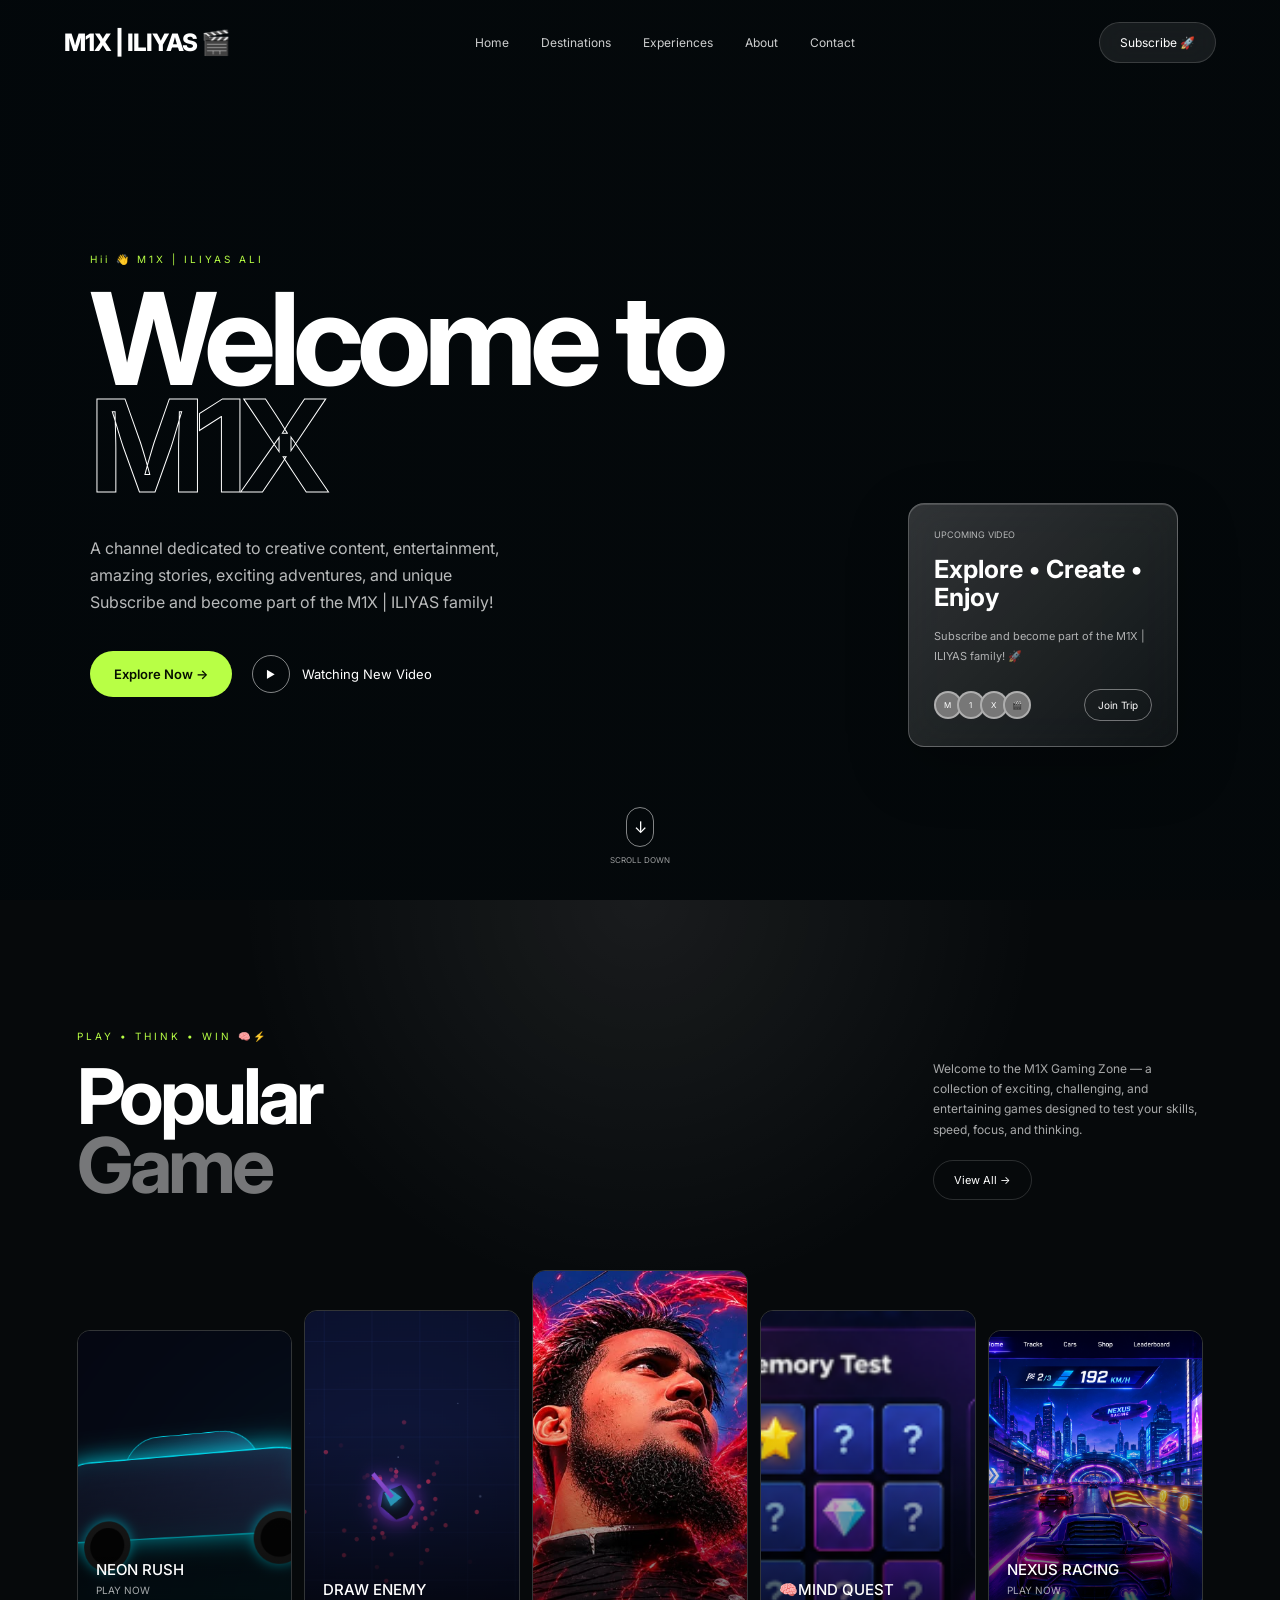
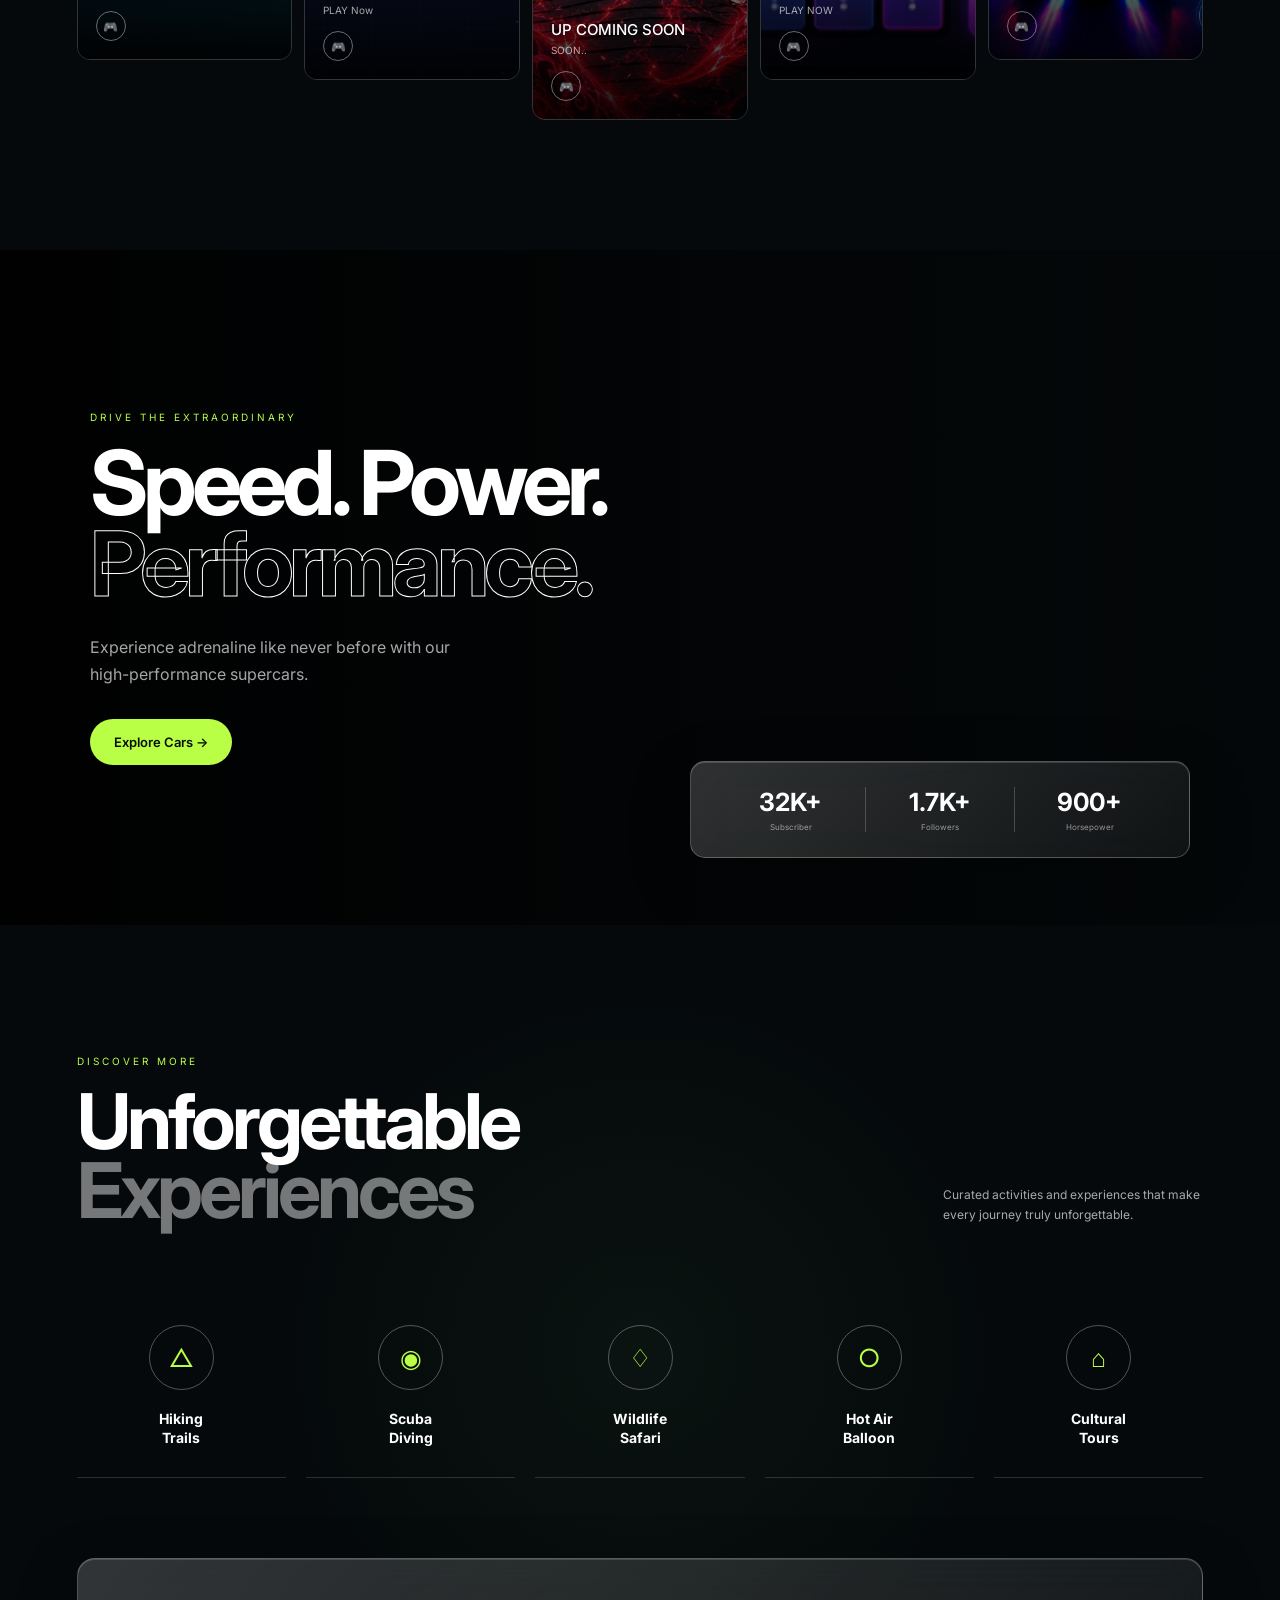
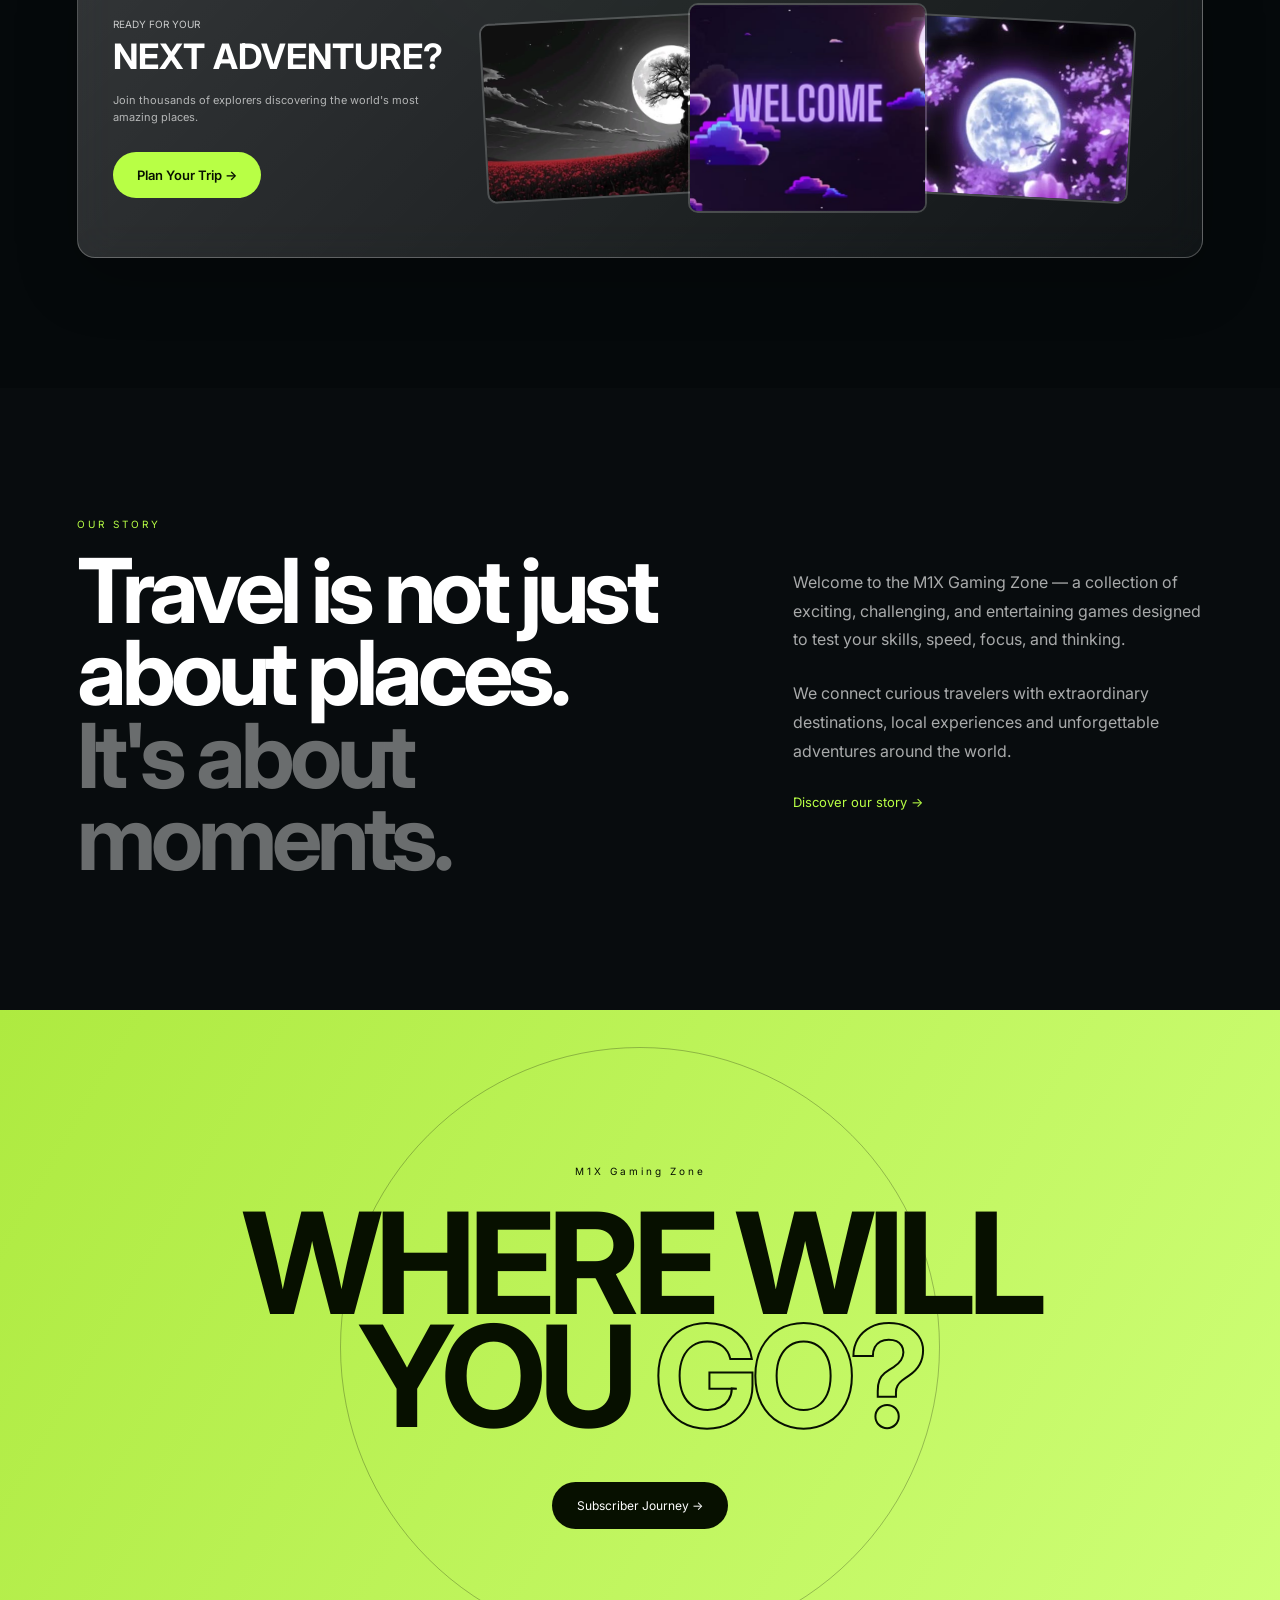
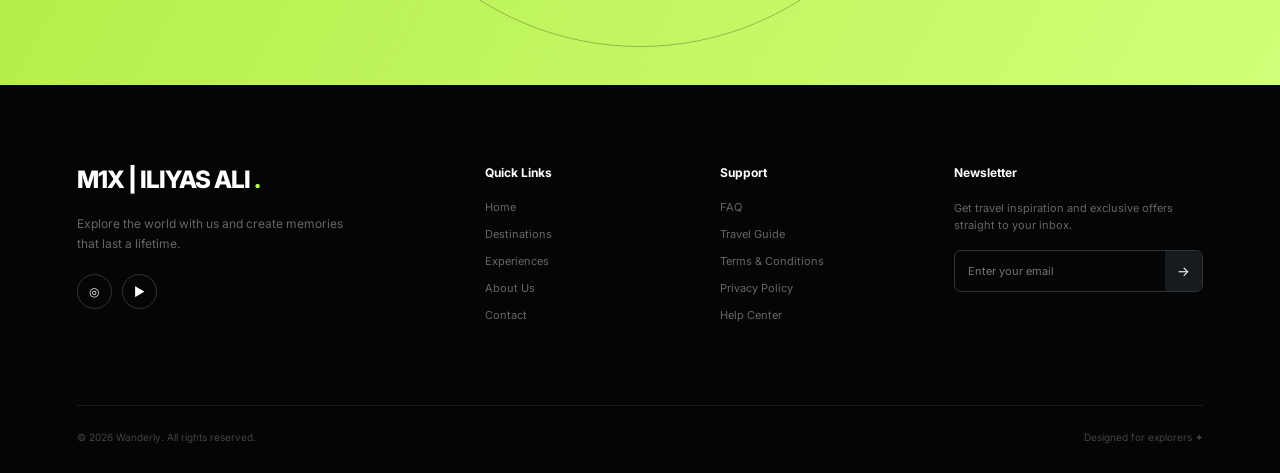
==== index.html @ 545d778f "m1xiliyasgame" ====
<!DOCTYPE html>
<html lang="en">
<head>
    <meta charset="UTF-8">
    <meta name="viewport" content="width=device-width, initial-scale=1.0">

    <title>M1X | ILIYAS ALI </title>
    <link rel="icon" type="image/jpeg" href="logo.webp">

    <link rel="stylesheet" href="style.css">

    <link rel="preconnect" href="https://fonts.googleapis.com">
    <link rel="preconnect" href="https://fonts.gstatic.com" crossorigin>

    <link href="https://fonts.googleapis.com/css2?family=Inter:wght@300;400;500;600;700;800&display=swap" rel="stylesheet">
</head>

<body>

<!-- ================= NAVBAR ================= -->

<header class="navbar">

    <a href="#" class="logo">
        M1X | ILIYAS <span>🎬</span>
    </a>

    <nav class="nav-links">
        <a href="#home">Home</a>
        <a href="#destinations">Destinations</a>
        <a href="#experiences">Experiences</a>
        <a href="#about">About</a>
        <a href="#contact">Contact</a>
    </nav>

    <div class="nav-actions">
        <a href="#contact" class="glass-btn">
            Subscribe 🚀
        </a>

        
    </div>

</header>


<!-- ================= HERO ================= -->

<section id="home" class="hero">

    <div class="hero-overlay"></div>

    <div class="hero-content reveal">

        <p class="small-title">
            Hii 👋 M1X | ILIYAS ALI 
        </p>

        <h1>
            Welcome to<br>
            <span>M1X </span>
        </h1>

        <p class="hero-description">
            A channel dedicated to creative content, entertainment, 
            amazing stories, exciting adventures, and unique <experiences class="br">
            Subscribe and become part of the M1X | ILIYAS family!
            </experiences>
        </p>

        <div class="hero-buttons">

            <a href="#" class="primary-btn">
                Explore Now →
            </a>

            <a href="https://youtu.be/F3rPgIvXTUc?si=--Q1Td7XWPuEiBmQ" target="_blank" class="video-btn">
                <span class="play">▶</span>
               Watching New Video
            </a>

        </div>

    </div>


    <!-- Floating glass card -->

    <div class="trip-card glass reveal">

        <p>UPCOMING VIDEO</p>

        <h3>Explore • Create • Enjoy</h3>

        <span class="date">Subscribe and become part of the M1X | ILIYAS family! 🚀</span>

        <div class="trip-bottom">

            <div class="avatars">
                <span>M</span>
                <span>1</span>
                <span>X</span>
                <span>🎬</span>
            </div>

            <a href="#" class="mini-btn">
                Join Trip
            </a>

        </div>

    </div>


    <div class="scroll-down">
        <span>↓</span>
        <small>SCROLL DOWN</small>
    </div>

</section>


<!-- ================= DESTINATIONS ================= -->

<section id="destinations" class="destinations section">

    <div class="section-top reveal">

        <div>
            <p class="small-title"> PLAY • THINK • WIN 🧠⚡</p>

            <h2>
                Popular<br>
                <span>Game </span>
            </h2>
        </div>

        <div class="section-description">

            <p>
                Welcome to the M1X Gaming Zone — a collection of exciting, challenging, 
                and entertaining games designed to test your skills, speed, focus, and thinking.
            </p>

            <a href="#" class="outline-btn">
                View All →
            </a>

        </div>

    </div>


    <div class="destination-grid">


        <article class="destination-card reveal">

            <img
                src="car.png"
                alt="Bali"
            >

            <div class="card-gradient"></div>

            <div class="destination-info">

                <p>NEON RUSH</p>

                <span>PLAY NOW</span>

                <a href="car.html" target="_blank">🎮</a>

            </div>

        </article>


        <article class="destination-card reveal">

            <img
                src="gun.png"
                alt="Santorini"
            >

            <div class="card-gradient"></div>

            <div class="destination-info">

                <p>DRAW ENEMY</p>

                <span>PLAY Now</span>

                <a href="game3.html" target="_blank">🎮</a>

            </div>

        </article>


        <article class="destination-card active reveal">

            <img
                src="logo.webp"
                alt="Swiss Alps"
            >

            <div class="card-gradient"></div>

            <div class="destination-info">

                <p>UP COMING SOON </p>

                <span>SOON..</span>

                <a href="#">🎮</a>

            </div>

        </article>


        <article class="destination-card reveal">

            <img
                src="MID.png"
                alt="Iceland"
            >

            <div class="card-gradient"></div>

            <div class="destination-info">

                <p>🧠MIND QUEST </p>

                <span>PLAY NOW </span>

                <a href="mid.html" target="_blank">🎮</a>

            </div>

        </article>


        <article class="destination-card reveal">

            <img
                src="car1.png"
                alt="Machu Picchu"
            >

            <div class="card-gradient"></div>

            <div class="destination-info">

                <p>NEXUS RACING</p>

                <span>PLAY NOW</span>

                <a href="car1.html" target="_blank">🎮</a>

            </div>

        </article>

    </div>

</section>


<!-- ================= CAR EXPERIENCE ================= -->

<section class="car-section">

    <div class="car-overlay"></div>

    <div class="car-content reveal">

        <p class="small-title">
            DRIVE THE EXTRAORDINARY
        </p>

        <h2>
            Speed. Power.<br>
            <span>Performance.</span>
        </h2>

        <p>
            Experience adrenaline like never before with
            our high-performance supercars.
        </p>

        <a href="#" class="primary-btn">
            Explore Cars →
        </a>

    </div>


    <div class="performance glass reveal">

        <div>
            <strong>32K+</strong>
            <span>Subscriber</span>
        </div>

        <div>
            <strong>1.7K+</strong>
            <span>Followers</span>
        </div>

        <div>
            <strong>900+</strong>
            <span>Horsepower</span>
        </div>

    </div>

</section>


<!-- ================= EXPERIENCES ================= -->

<section id="experiences" class="experiences section">

    <div class="section-top reveal">

        <div>
            <p class="small-title">
                DISCOVER MORE
            </p>

            <h2>
                Unforgettable<br>
                <span>Experiences</span>
            </h2>
        </div>

        <p class="section-description-text">
            Curated activities and experiences that make
            every journey truly unforgettable.
        </p>

    </div>


    <div class="experience-grid">

        <div class="experience reveal">
            <div class="experience-icon">△</div>
            <h3>Hiking<br>Trails</h3>
        </div>

        <div class="experience reveal">
            <div class="experience-icon">◉</div>
            <h3>Scuba<br>Diving</h3>
        </div>

        <div class="experience reveal">
            <div class="experience-icon">♢</div>
            <h3>Wildlife<br>Safari</h3>
        </div>

        <div class="experience reveal">
            <div class="experience-icon">○</div>
            <h3>Hot Air<br>Balloon</h3>
        </div>

        <div class="experience reveal">
            <div class="experience-icon">⌂</div>
            <h3>Cultural<br>Tours</h3>
        </div>

    </div>


    <!-- CTA GLASS CARD -->

    <div class="adventure-card glass reveal">

        <div class="adventure-text">

            <p>READY FOR YOUR</p>

            <h3>
                NEXT ADVENTURE?
            </h3>

            <span>
                Join thousands of explorers discovering
                the world's most amazing places.
            </span>

            <a href="#contact" class="primary-btn">
                Plan Your Trip →
            </a>

        </div>


        <div class="adventure-images">

            <img
                src="banner1.jpg"
                alt=""
            >

            <img
                src="banner2.jpg"
                alt=""
            >

            <img
                src="banner3.jpg"
                alt=""
            >

        </div>

    </div>

</section>


<!-- ================= ABOUT ================= -->

<section id="about" class="about section">

    <div class="about-grid">

        <div class="reveal">

            <p class="small-title">
                OUR STORY
            </p>

            <h2>
                Travel is not just
                about places.
                <span>It's about moments.</span>
            </h2>

        </div>


        <div class="about-text reveal">

            <p>
                Welcome to the M1X Gaming Zone — a collection of exciting, challenging, 
                and entertaining games designed to test your skills, speed, focus, and thinking.

            </p>

            <p>
                We connect curious travelers with extraordinary
                destinations, local experiences and unforgettable
                adventures around the world.
            </p>

            <a href="story.html" target="_blank" class="text-link">
                Discover our story →
            </a>

        </div>

    </div>

</section>


<!-- ================= CONTACT CTA ================= -->

<section id="contact" class="contact">

    <div class="contact-glow"></div>

    <div class="contact-content reveal">

        <p>
            M1X Gaming Zone 
        </p>

        <h2>
            WHERE WILL<br>
            YOU <span>GO?</span>
        </h2>

        <a href="http://www.youtube.com/@m1xiliyas" target="_blank" class="dark-btn">
            Subscriber Journey →
        </a>

    </div>

</section>


<!-- ================= FOOTER ================= -->

<footer>

    <div class="footer-grid">

        <div class="footer-brand">

            <a href="#" class="logo">
                M1X | ILIYAS ALI <span>.</span>
            </a>

            <p>
                Explore the world with us and create
                memories that last a lifetime.
            </p>

            <div class="socials">
                <a href="#">◎</a>
                <a href="http://www.youtube.com/@m1xiliyas" target="_blank">▶</a>
            </div>

        </div>


        <div class="footer-column">

            <h4>Quick Links</h4>

            <a href="#home">Home</a>
            <a href="#destinations">Destinations</a>
            <a href="#experiences">Experiences</a>
            <a href="#about">About Us</a>
            <a href="#contact">Contact</a>

        </div>


        <div class="footer-column">

            <h4>Support</h4>

            <a href="#">FAQ</a>
            <a href="#">Travel Guide</a>
            <a href="#">Terms & Conditions</a>
            <a href="#">Privacy Policy</a>
            <a href="#">Help Center</a>

        </div>


        <div class="footer-column newsletter">

            <h4>Newsletter</h4>

            <p>
                Get travel inspiration and exclusive
                offers straight to your inbox.
            </p>

            <form>

                <input
                    type="email"
                    placeholder="Enter your email"
                >

                <button type="submit">
                    →
                </button>

            </form>

        </div>

    </div>


    <div class="footer-bottom">

        <span>
            © 2026 Wanderly. All rights reserved.
        </span>

        <span>
            Designed for explorers ✦
        </span>

    </div>

</footer>


</body>
</html>
---- style.css ----
/* =========================================
   RESET
========================================= */

* {
    margin: 0;
    padding: 0;
    box-sizing: border-box;
}

html {
    scroll-behavior: smooth;
}

body {
    background: #05090b;
    color: #fff;
    font-family: "Inter", sans-serif;
    overflow-x: hidden;
}

a {
    color: inherit;
    text-decoration: none;
}

img {
    width: 100%;
    display: block;
}

button,
input {
    font-family: inherit;
}


/* =========================================
   VARIABLES
========================================= */

:root {
    --white: #ffffff;
    --muted: rgba(255,255,255,.65);
    --line: rgba(255,255,255,.15);
    --glass: rgba(255,255,255,.10);
    --green: #b8ff45;
}


/* =========================================
   NAVBAR
========================================= */

.navbar {
    position: absolute;

    top: 0;
    left: 0;

    width: 100%;

    min-height: 85px;

    padding: 20px 5%;

    display: flex;
    align-items: center;
    justify-content: space-between;

    z-index: 100;
}

.logo {
    font-size: 24px;
    font-weight: 800;

    letter-spacing: -1px;
}

.logo span {
    color: var(--green);
}

.nav-links {
    display: flex;
    gap: 32px;
}

.nav-links a {
    font-size: 12px;
    color: rgba(255,255,255,.8);

    transition: .3s;
}

.nav-links a:hover {
    color: var(--green);
}

.nav-actions {
    display: flex;
    align-items: center;
    gap: 15px;
}

.glass-btn {
    padding: 12px 20px;

    border: 1px solid var(--line);

    border-radius: 50px;

    background: rgba(255,255,255,.08);

    backdrop-filter: blur(15px);

    font-size: 12px;

    transition: .4s;
}

.glass-btn:hover {
    background: rgba(255,255,255,.2);
    transform: translateY(-3px);
}

.glass-btn span {
    margin-left: 8px;
}

.menu-btn {
    display: none;

    border: 0;

    background: transparent;

    color: white;

    font-size: 22px;

    cursor: pointer;
}


/* =========================================
   HERO
========================================= */

.hero {
    min-height: 100svh;

    position: relative;

    display: flex;
    align-items: center;

    padding: 150px 7% 100px;

    overflow: hidden;

    background-image:
        url("https://images.unsplash.com/photo-1500534623283-312aade485b7?auto=format&fit=crop&w=2200&q=90");

    background-size: cover;
    background-position: center;
    background-attachment: fixed;
}

.hero-overlay {
    position: absolute;
    inset: 0;

    background:
        linear-gradient(
            90deg,
            rgba(2,7,10,.85),
            rgba(2,7,10,.35),
            rgba(2,7,10,.45)
        );

    z-index: 0;
}

.hero-content {
    position: relative;

    z-index: 2;

    max-width: 800px;
}

.small-title {
    color: var(--green);

    font-size: 10px;

    letter-spacing: 3px;

    margin-bottom: 20px;
}

.hero h1 {
    font-size: clamp(60px, 10vw, 145px);

    line-height: .84;

    letter-spacing: -7px;

    font-weight: 700;
}

.hero h1 span {
    color: transparent;

    -webkit-text-stroke: 1px white;
}

.hero-description {
    max-width: 430px;

    color: rgba(255,255,255,.72);

    line-height: 1.7;

    margin: 35px 0;
}

.hero-buttons {
    display: flex;
    align-items: center;

    gap: 20px;
}

.primary-btn {
    display: inline-flex;

    align-items: center;
    justify-content: center;

    padding: 15px 24px;

    border-radius: 50px;

    background: var(--green);

    color: #071000;

    font-weight: 600;

    font-size: 13px;

    transition: .4s;
}

.primary-btn:hover {
    transform: translateY(-5px) scale(1.02);

    box-shadow:
        0 15px 40px rgba(184,255,69,.25);
}

.video-btn {
    display: flex;

    align-items: center;

    gap: 12px;

    font-size: 13px;
}

.play {
    width: 38px;
    height: 38px;

    border: 1px solid rgba(255,255,255,.5);

    border-radius: 50%;

    display: flex;
    align-items: center;
    justify-content: center;

    font-size: 10px;
}


/* =========================================
   GLASS
========================================= */

.glass {
    background:
        linear-gradient(
            135deg,
            rgba(255,255,255,.18),
            rgba(255,255,255,.05)
        );

    border: 1px solid rgba(255,255,255,.25);

    backdrop-filter: blur(20px);

    -webkit-backdrop-filter: blur(20px);

    box-shadow:
        0 20px 60px rgba(0,0,0,.25),
        inset 0 1px rgba(255,255,255,.15);
}


/* =========================================
   TRIP CARD
========================================= */

.trip-card {
    position: absolute;

    z-index: 5;

    right: 8%;
    bottom: 17%;

    width: 270px;

    padding: 25px;

    border-radius: 16px;

    transform-style: preserve-3d;

    animation: floating 5s ease-in-out infinite;
}

.trip-card > p {
    font-size: 9px;

    color: rgba(255,255,255,.65);

    margin-bottom: 15px;
}

.trip-card h3 {
    font-size: 25px;

    line-height: 1.15;

    margin-bottom: 12px;
}

.date {
    color: rgba(255,255,255,.65);

    font-size: 11px;
}

.trip-bottom {
    display: flex;

    align-items: center;
    justify-content: space-between;

    margin-top: 25px;
}

.avatars {
    display: flex;
}

.avatars span {
    width: 28px;
    height: 28px;

    border-radius: 50%;

    margin-left: -5px;

    background: #777;

    border: 2px solid rgba(255,255,255,.4);

    display: flex;
    align-items: center;
    justify-content: center;

    font-size: 8px;
}

.avatars span:first-child {
    margin-left: 0;
}

.mini-btn {
    border: 1px solid rgba(255,255,255,.4);

    padding: 9px 13px;

    border-radius: 30px;

    font-size: 10px;
}

.scroll-down {
    position: absolute;

    z-index: 5;

    bottom: 35px;

    left: 50%;

    transform: translateX(-50%);

    display: flex;

    flex-direction: column;

    align-items: center;

    gap: 8px;
}

.scroll-down span {
    width: 28px;
    height: 40px;

    border: 1px solid rgba(255,255,255,.5);

    border-radius: 20px;

    display: flex;
    align-items: center;
    justify-content: center;

    animation: bounce 2s infinite;
}

.scroll-down small {
    font-size: 8px;

    color: rgba(255,255,255,.6);
}


/* =========================================
   SECTIONS
========================================= */

.section {
    padding: 130px 6%;
}

.destinations {
    position: relative;

    background:
        radial-gradient(
            circle at 50% 0%,
            rgba(255,255,255,.08),
            transparent 35%
        ),
        #06090b;
}

.section-top {
    display: flex;

    justify-content: space-between;

    align-items: end;

    gap: 50px;

    margin-bottom: 70px;
}

.section-top h2 {
    font-size: clamp(45px, 6vw, 80px);

    line-height: .9;

    letter-spacing: -4px;
}

.section-top h2 span {
    color: rgba(255,255,255,.45);
}

.section-description {
    max-width: 270px;
}

.section-description p {
    color: var(--muted);

    font-size: 12px;

    line-height: 1.7;

    margin-bottom: 20px;
}

.outline-btn {
    display: inline-flex;

    padding: 12px 20px;

    border: 1px solid var(--line);

    border-radius: 50px;

    font-size: 11px;

    transition: .3s;
}

.outline-btn:hover {
    background: white;

    color: black;
}


/* =========================================
   DESTINATION CARDS
========================================= */

.destination-grid {
    display: grid;

    grid-template-columns:
        repeat(5, minmax(0, 1fr));

    align-items: center;

    gap: 12px;

    perspective: 1200px;
}

.destination-card {
    height: 400px;

    position: relative;

    overflow: hidden;

    border-radius: 13px;

    border: 1px solid rgba(255,255,255,.18);

    transform-style: preserve-3d;

    transition:
        transform .6s cubic-bezier(.2,.8,.2,1),
        box-shadow .6s;
}

.destination-card:nth-child(1),
.destination-card:nth-child(5) {
    height: 330px;
}

.destination-card:nth-child(2),
.destination-card:nth-child(4) {
    height: 370px;
}

.destination-card.active {
    height: 450px;

    transform:
        translateY(-25px)
        rotateY(0deg)
        translateZ(50px);

    z-index: 5;
}

.destination-card:hover {
    transform:
        translateY(-15px)
        rotateY(7deg)
        rotateX(3deg)
        scale(1.02);

    box-shadow:
        0 30px 60px rgba(0,0,0,.5);
}

.destination-card img {
    width: 100%;
    height: 100%;

    object-fit: cover;

    transition: transform .8s;
}

.destination-card:hover img {
    transform: scale(1.12);
}

.card-gradient {
    position: absolute;

    inset: 0;

    background:
        linear-gradient(
            transparent 30%,
            rgba(0,0,0,.9)
        );
}

.destination-info {
    position: absolute;

    left: 18px;
    right: 18px;
    bottom: 18px;
}

.destination-info p {
    font-size: 15px;

    font-weight: 500;
}

.destination-info span {
    display: block;

    color: rgba(255,255,255,.65);

    font-size: 10px;

    margin-top: 5px;
}

.destination-info a {
    width: 30px;
    height: 30px;

    margin-top: 15px;

    border: 1px solid rgba(255,255,255,.4);

    border-radius: 50%;

    display: flex;
    align-items: center;
    justify-content: center;

    font-size: 12px;
}


/* =========================================
   CAR SECTION
========================================= */

.car-section {
    min-height: 75svh;

    position: relative;

    display: flex;
    align-items: center;

    padding: 100px 7%;

    background-image:
        url("https://images.unsplash.com/photo-1503376780353-7e6692767b70?auto=format&fit=crop&w=2200&q=90");

    background-size: cover;
    background-position: center;

    overflow: hidden;
}

.car-overlay {
    position: absolute;

    inset: 0;

    background:
        linear-gradient(
            90deg,
            rgba(0,0,0,.9),
            rgba(0,0,0,.2)
        );
}

.car-content {
    position: relative;

    z-index: 2;

    max-width: 600px;
}

.car-content h2 {
    font-size: clamp(50px, 7vw, 90px);

    line-height: .9;

    letter-spacing: -5px;

    margin-bottom: 30px;
}

.car-content h2 span {
    color: transparent;

    -webkit-text-stroke: 1px white;
}

.car-content > p:not(.small-title) {
    max-width: 400px;

    color: var(--muted);

    line-height: 1.7;

    margin-bottom: 30px;
}

.performance {
    position: absolute;

    z-index: 3;

    right: 7%;
    bottom: 10%;

    width: min(500px, 40%);

    display: grid;

    grid-template-columns: repeat(3,1fr);

    padding: 25px;

    border-radius: 15px;
}

.performance div {
    text-align: center;

    border-right: 1px solid rgba(255,255,255,.2);
}

.performance div:last-child {
    border: 0;
}

.performance strong {
    display: block;

    font-size: 25px;
}

.performance span {
    display: block;

    margin-top: 5px;

    color: rgba(255,255,255,.55);

    font-size: 8px;
}


/* =========================================
   EXPERIENCES
========================================= */

.experiences {
    background:
        radial-gradient(
            circle at 50% 40%,
            rgba(40,80,50,.15),
            transparent 40%
        ),
        #05090b;
}

.section-description-text {
    max-width: 260px;

    color: var(--muted);

    font-size: 12px;

    line-height: 1.7;
}

.experience-grid {
    display: grid;

    grid-template-columns: repeat(5,1fr);

    gap: 20px;

    margin-bottom: 80px;
}

.experience {
    text-align: center;

    padding: 30px 10px;

    border-bottom: 1px solid rgba(255,255,255,.15);

    transition: .4s;
}

.experience:hover {
    border-color: var(--green);

    transform: translateY(-10px);
}

.experience-icon {
    width: 65px;
    height: 65px;

    margin: auto auto 20px;

    border: 1px solid rgba(255,255,255,.3);

    border-radius: 50%;

    display: flex;
    align-items: center;
    justify-content: center;

    font-size: 25px;

    color: var(--green);

    transition: .5s;
}

.experience:hover .experience-icon {
    transform:
        rotateY(180deg)
        scale(1.1);
}

.experience h3 {
    font-size: 14px;

    line-height: 1.3;
}


/* =========================================
   ADVENTURE GLASS CARD
========================================= */

.adventure-card {
    min-height: 300px;

    border-radius: 18px;

    padding: 35px;

    display: flex;

    align-items: center;

    justify-content: space-between;

    gap: 40px;
}

.adventure-text {
    max-width: 330px;
}

.adventure-text > p {
    font-size: 10px;

    color: rgba(255,255,255,.75);
}

.adventure-text h3 {
    font-size: 35px;

    margin: 5px 0 15px;
}

.adventure-text > span {
    display: block;

    color: var(--muted);

    font-size: 11px;

    line-height: 1.6;

    margin-bottom: 25px;
}

.adventure-images {
    height: 210px;

    flex: 1;

    display: flex;

    align-items: center;

    justify-content: center;
}

.adventure-images img {
    width: 35%;

    height: 180px;

    object-fit: cover;

    border-radius: 10px;

    border: 2px solid rgba(255,255,255,.2);

    margin-left: -35px;

    transform:
        rotate(-3deg);

    transition: .6s;
}

.adventure-images img:nth-child(2) {
    height: 210px;

    transform:
        translateZ(50px);
    
    z-index: 3;
}

.adventure-images img:nth-child(3) {
    transform:
        rotate(3deg);
}

.adventure-images img:hover {
    transform:
        translateY(-15px)
        scale(1.08)
        rotate(0);
    
    z-index: 10;
}


/* =========================================
   ABOUT
========================================= */

.about {
    background: #080c0e;
}

.about-grid {
    display: grid;

    grid-template-columns: 1.2fr .8fr;

    gap: 100px;

    align-items: start;
}

.about h2 {
    font-size: clamp(45px, 7vw, 90px);

    line-height: .92;

    letter-spacing: -5px;
}

.about h2 span {
    display: block;

    color: rgba(255,255,255,.4);
}

.about-text {
    padding-top: 50px;
}

.about-text p {
    color: var(--muted);

    line-height: 1.8;

    margin-bottom: 25px;
}

.text-link {
    color: var(--green);

    font-size: 13px;
}


/* =========================================
   CONTACT
========================================= */

.contact {
    min-height: 75svh;

    position: relative;

    display: flex;

    align-items: center;
    justify-content: center;

    text-align: center;

    overflow: hidden;

    background:
        linear-gradient(
            120deg,
            #aeea40,
            #cfff78
        );

    color: #071000;
}

.contact-glow {
    position: absolute;

    width: 600px;
    height: 600px;

    border: 1px solid rgba(0,0,0,.25);

    border-radius: 50%;

    animation:
        contactPulse 5s ease-in-out infinite;
}

.contact-content {
    position: relative;

    z-index: 2;
}

.contact-content > p {
    font-size: 10px;

    letter-spacing: 3px;
}

.contact h2 {
    font-size: clamp(65px, 11vw, 150px);

    line-height: .8;

    letter-spacing: -7px;

    margin: 30px 0 50px;
}

.contact h2 span {
    color: transparent;

    -webkit-text-stroke: 2px #071000;
}

.dark-btn {
    display: inline-flex;

    padding: 16px 25px;

    border-radius: 50px;

    background: #071000;

    color: white;

    font-size: 12px;

    transition: .4s;
}

.dark-btn:hover {
    transform: translateY(-5px);
}


/* =========================================
   FOOTER
========================================= */

footer {
    padding: 80px 6% 30px;

    background: #030506;
}

.footer-grid {
    display: grid;

    grid-template-columns: 1.4fr .7fr .7fr 1fr;

    gap: 60px;

    padding-bottom: 70px;
}

.footer-brand p {
    max-width: 280px;

    color: #666;

    line-height: 1.7;

    font-size: 12px;

    margin: 20px 0;
}

.socials {
    display: flex;

    gap: 10px;
}

.socials a {
    width: 35px;
    height: 35px;

    border: 1px solid #333;

    border-radius: 50%;

    display: flex;
    align-items: center;
    justify-content: center;

    font-size: 12px;

    transition: .3s;
}

.socials a:hover {
    border-color: var(--green);

    color: var(--green);
}

.footer-column {
    display: flex;

    flex-direction: column;
}

.footer-column h4 {
    font-size: 12px;

    margin-bottom: 20px;
}

.footer-column a {
    color: #666;

    font-size: 11px;

    margin-bottom: 13px;

    transition: .3s;
}

.footer-column a:hover {
    color: white;
}

.newsletter p {
    color: #666;

    font-size: 11px;

    line-height: 1.6;

    margin-bottom: 15px;
}

.newsletter form {
    display: flex;

    border: 1px solid #333;

    border-radius: 7px;

    overflow: hidden;
}

.newsletter input {
    width: 100%;

    border: 0;
    outline: 0;

    padding: 13px;

    background: transparent;

    color: white;

    font-size: 11px;
}

.newsletter button {
    width: 45px;

    border: 0;

    background: #171b1d;

    color: white;

    cursor: pointer;
}

.footer-bottom {
    border-top: 1px solid #17191a;

    padding-top: 25px;

    display: flex;

    justify-content: space-between;

    color: #444;

    font-size: 10px;
}


/* =========================================
   ANIMATIONS
========================================= */

@keyframes floating {

    0%, 100% {
        transform: translateY(0) rotateX(0);
    }

    50% {
        transform: translateY(-15px) rotateX(2deg);
    }

}

@keyframes bounce {

    0%,100% {
        transform: translateY(0);
    }

    50% {
        transform: translateY(7px);
    }

}

@keyframes contactPulse {

    0%,100% {
        transform: scale(.8);
        opacity: .3;
    }

    50% {
        transform: scale(1.15);
        opacity: .8;
    }

}


/* =========================================
   REVEAL ANIMATION
========================================= */

.reveal {
    animation: revealAnimation 1s ease both;

    animation-timeline: view();
    animation-range: entry 0% cover 30%;
}

@keyframes revealAnimation {

    from {
        opacity: 0;

        transform:
            translateY(80px)
            scale(.95);
        
        filter: blur(8px);
    }

    to {
        opacity: 1;

        transform:
            translateY(0)
            scale(1);

        filter: blur(0);
    }

}


/* =========================================
   TABLET
========================================= */

@media (max-width: 1000px) {

    .nav-links {
        gap: 18px;
    }

    .destination-grid {
        grid-template-columns: repeat(3,1fr);
    }

    .destination-card:nth-child(4),
    .destination-card:nth-child(5) {
        display: none;
    }

    .destination-card.active {
        height: 430px;
    }

    .performance {
        width: 45%;
    }

    .experience-grid {
        grid-template-columns: repeat(3,1fr);
    }

    .about-grid {
        gap: 50px;
    }

    .footer-grid {
        grid-template-columns: repeat(2,1fr);
    }

}


/* =========================================
   MOBILE
========================================= */

@media (max-width: 700px) {

    /* NAV */

    .navbar {
        padding: 18px 5%;
    }

    .nav-links {
        display: none;
    }

    .menu-btn {
        display: block;
    }

    .glass-btn {
        padding: 10px 15px;
    }


    /* HERO */

    .hero {
        min-height: 100svh;

        padding:
            130px
            6%
            100px;

        background-attachment: scroll;

        background-position: center;
    }

    .hero h1 {
        font-size: clamp(58px, 18vw, 80px);

        letter-spacing: -4px;
    }

    .hero-description {
        font-size: 13px;

        max-width: 330px;
    }

    .hero-buttons {
        flex-direction: column;

        align-items: flex-start;
    }

    .trip-card {
        display: none;
    }

    .scroll-down {
        bottom: 20px;
    }


    /* SECTION */

    .section {
        padding: 90px 6%;
    }

    .section-top {
        flex-direction: column;

        align-items: flex-start;

        gap: 25px;

        margin-bottom: 45px;
    }

    .section-top h2 {
        font-size: 48px;

        letter-spacing: -3px;
    }


    /* DESTINATIONS */

    .destination-grid {
        grid-template-columns: 1fr 1fr;

        gap: 10px;
    }

    .destination-card,
    .destination-card:nth-child(1),
    .destination-card:nth-child(2),
    .destination-card:nth-child(4),
    .destination-card:nth-child(5) {
        display: block;

        height: 280px;
    }

    .destination-card.active {
        height: 330px;

        transform: none;
    }

    .destination-card:nth-child(3) {
        grid-column: 1 / -1;
    }

    .destination-card:hover {
        transform: translateY(-7px);
    }


    /* CAR */

    .car-section {
        min-height: 85svh;

        padding: 100px 6% 220px;

       
    }

    .car-content h2 {
        font-size: 52px;

        letter-spacing: -3px;
    }

    .performance {
        left: 6%;
        right: 6%;

        bottom: 35px;

        width: auto;

        padding: 18px 10px;
    }

    .performance strong {
        font-size: 20px;
    }

    .performance span {
        font-size: 7px;
    }


    /* EXPERIENCES */

    .experience-grid {
        grid-template-columns: repeat(2,1fr);

        gap: 10px;

        margin-bottom: 50px;
    }

    .experience {
        padding: 25px 5px;
    }

    .adventure-card {
        flex-direction: column;

        align-items: flex-start;

        padding: 25px;
    }

    .adventure-images {
        width: 100%;

        height: 160px;
    }

    .adventure-images img {
        height: 130px;

        margin-left: -25px;
    }

    .adventure-images img:nth-child(2) {
        height: 160px;
    }


    /* ABOUT */

    .about-grid {
        grid-template-columns: 1fr;

        gap: 20px;
    }

    .about h2 {
        font-size: 48px;

        letter-spacing: -3px;
    }

    .about-text {
        padding-top: 0;
    }


    /* CONTACT */

    .contact {
        min-height: 70svh;

        padding: 50px 6%;
    }

    .contact h2 {
        font-size: 70px;

        letter-spacing: -4px;
    }


    /* FOOTER */

    footer {
        padding: 60px 6% 25px;
    }

    .footer-grid {
        grid-template-columns: 1fr 1fr;

        gap: 45px 25px;
    }

    .footer-brand {
        grid-column: 1 / -1;
    }

    .footer-bottom {
        flex-direction: column;

        gap: 10px;
    }

}


/* =========================================
   SMALL PHONE
========================================= */

@media (max-width: 420px) {

    .logo {
        font-size: 21px;
    }

    .glass-btn {
        display: none;
    }

    .hero h1 {
        font-size: 55px;
    }

    .destination-grid {
        grid-template-columns: 1fr;
    }

    .destination-card,
    .destination-card.active {
        grid-column: auto;

        height: 350px;
    }

    .destination-card:nth-child(3) {
        grid-column: auto;
    }

    .experience-grid {
        grid-template-columns: 1fr 1fr;
    }

    .contact h2 {
        font-size: 58px;
    }

    .footer-grid {
        grid-template-columns: 1fr;
    }

    .footer-brand {
        grid-column: auto;
    }

}


/* =========================================
   REDUCE MOTION
========================================= */

@media (prefers-reduced-motion: reduce) {

    *,
    *::before,
    *::after {
        animation-duration: .01ms !important;

        animation-iteration-count: 1 !important;

        scroll-behavior: auto !important;
    }

}
/* ================= MOBILE MENU ================= */

.menu-btn {
    display: none;
    border: none;
    background: transparent;
    color: white;
    font-size: 28px;
    cursor: pointer;
    z-index: 1001;
}

/* Mobile */
@media (max-width: 768px) {

    .menu-btn {
        display: block;
    }

    .nav-links {
        position: absolute;
        top: 80px;
        left: 20px;
        right: 20px;

        display: flex;
        flex-direction: column;
        gap: 0;

        padding: 20px;

        background: rgba(10, 10, 10, 0.95);
        backdrop-filter: blur(20px);

        border: 1px solid rgba(255,255,255,0.15);
        border-radius: 20px;

        opacity: 0;
        visibility: hidden;
        transform: translateY(-15px);

        transition: all 0.3s ease;

        z-index: 1000;
    }

    .nav-links.active {
        opacity: 1;
        visibility: visible;
        transform: translateY(0);
    }

    .nav-links a {
        display: block;
        width: 100%;
        padding: 15px 10px;
        text-align: center;
    }

    .nav-actions {
        display: flex;
        align-items: center;
        gap: 10px;
    }

    .nav-actions .glass-btn {
        display: none;
    }
}
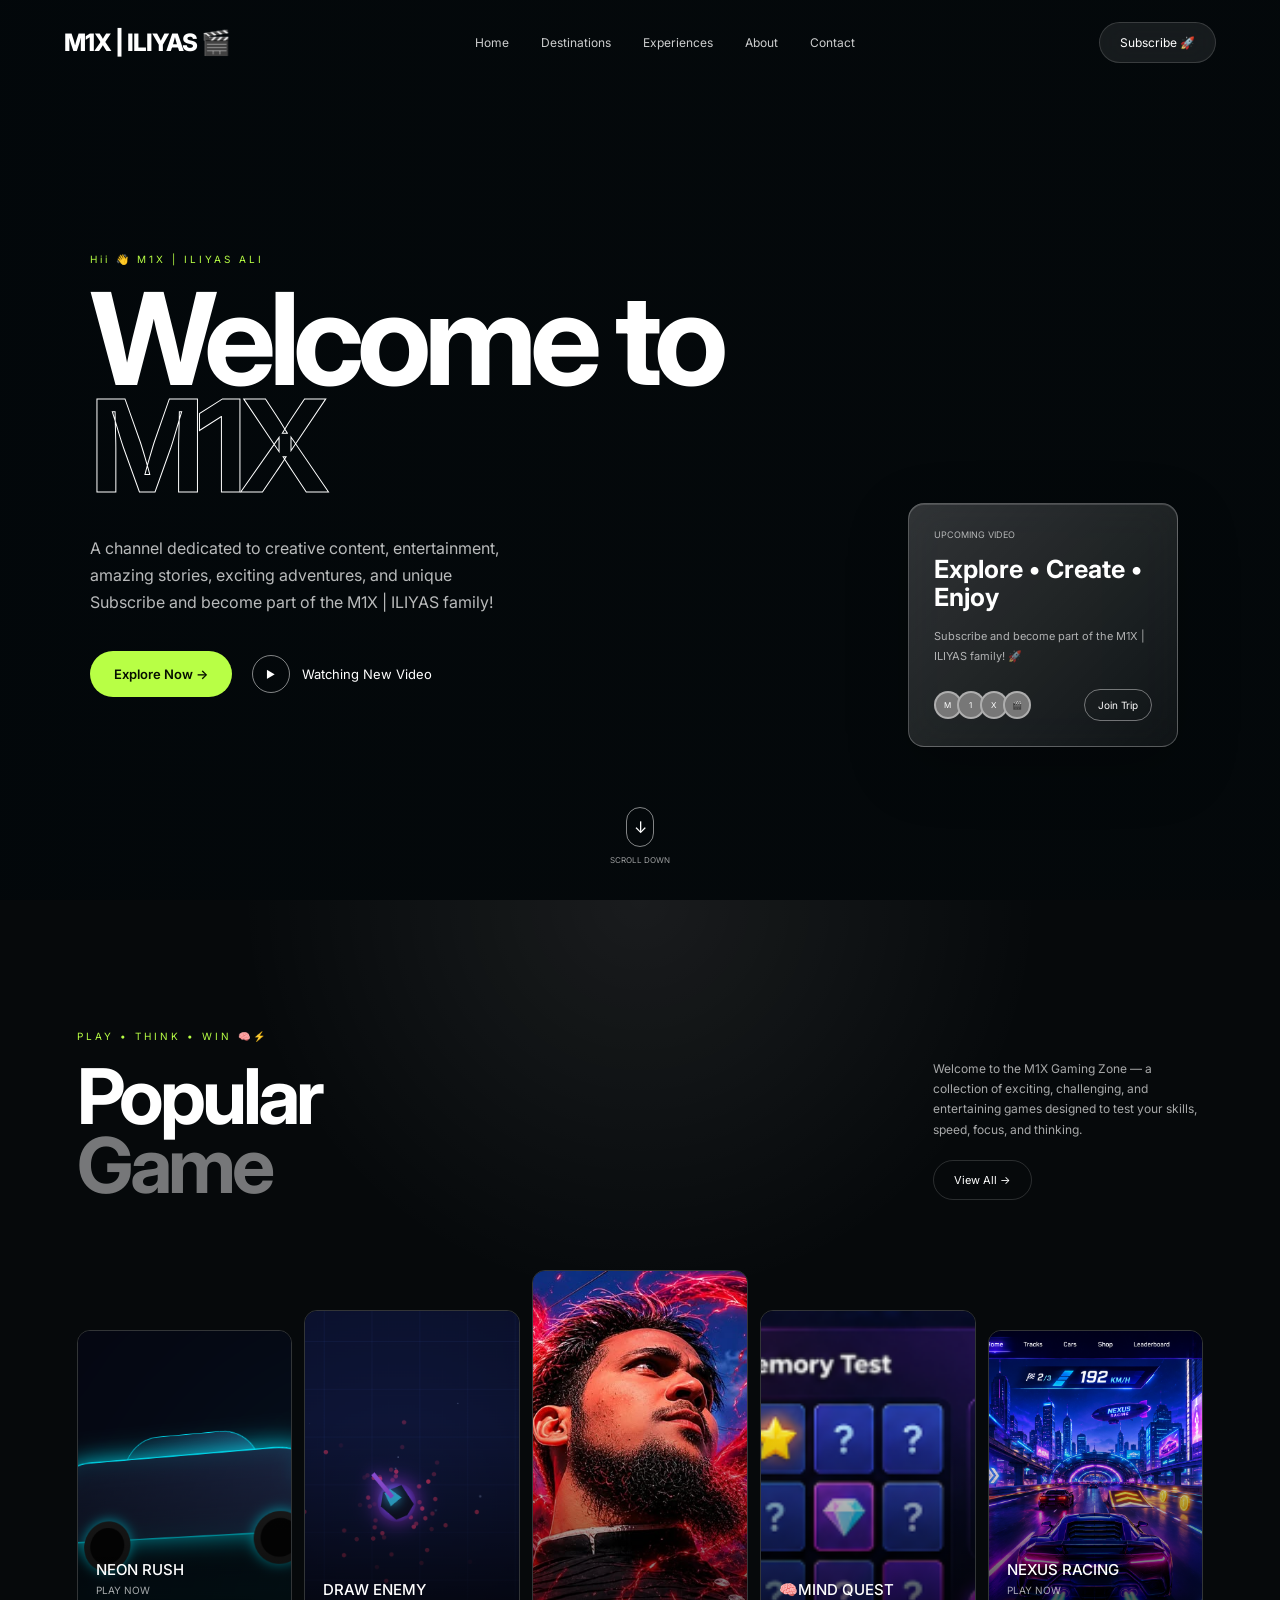
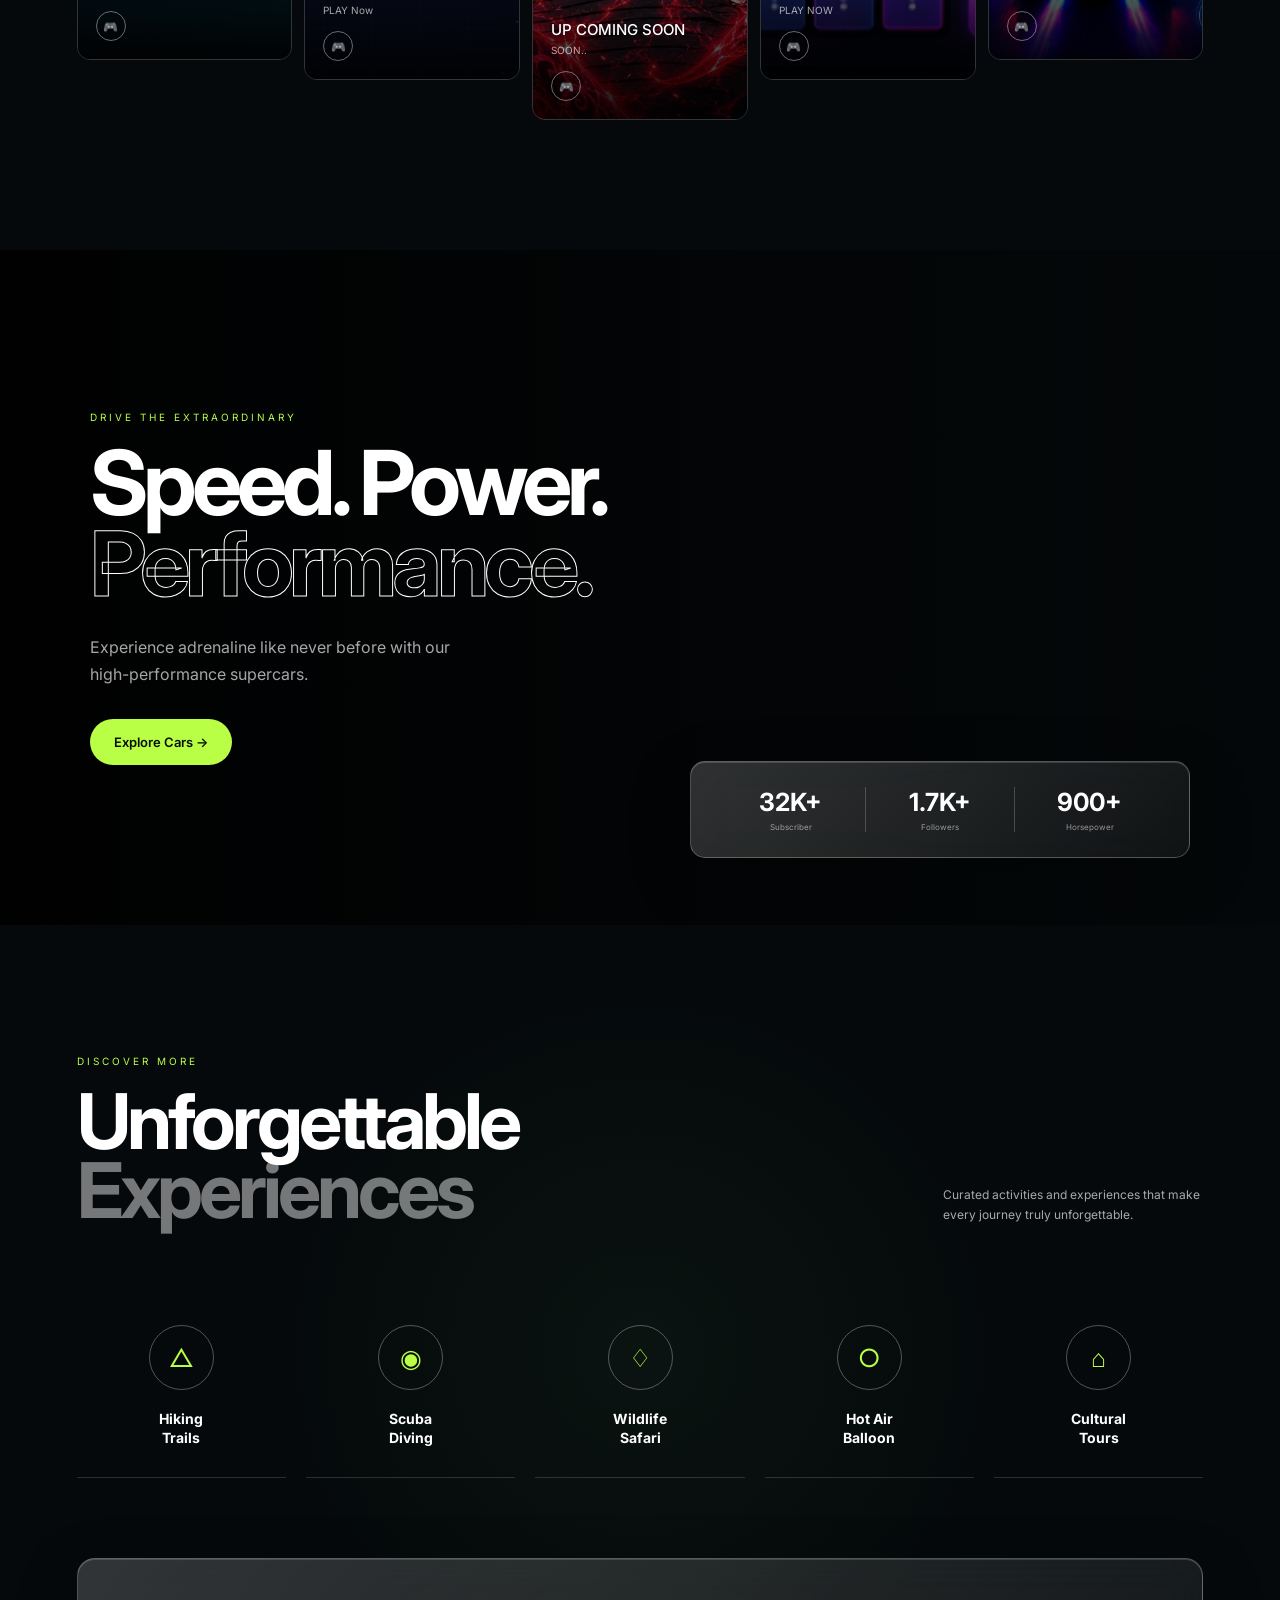
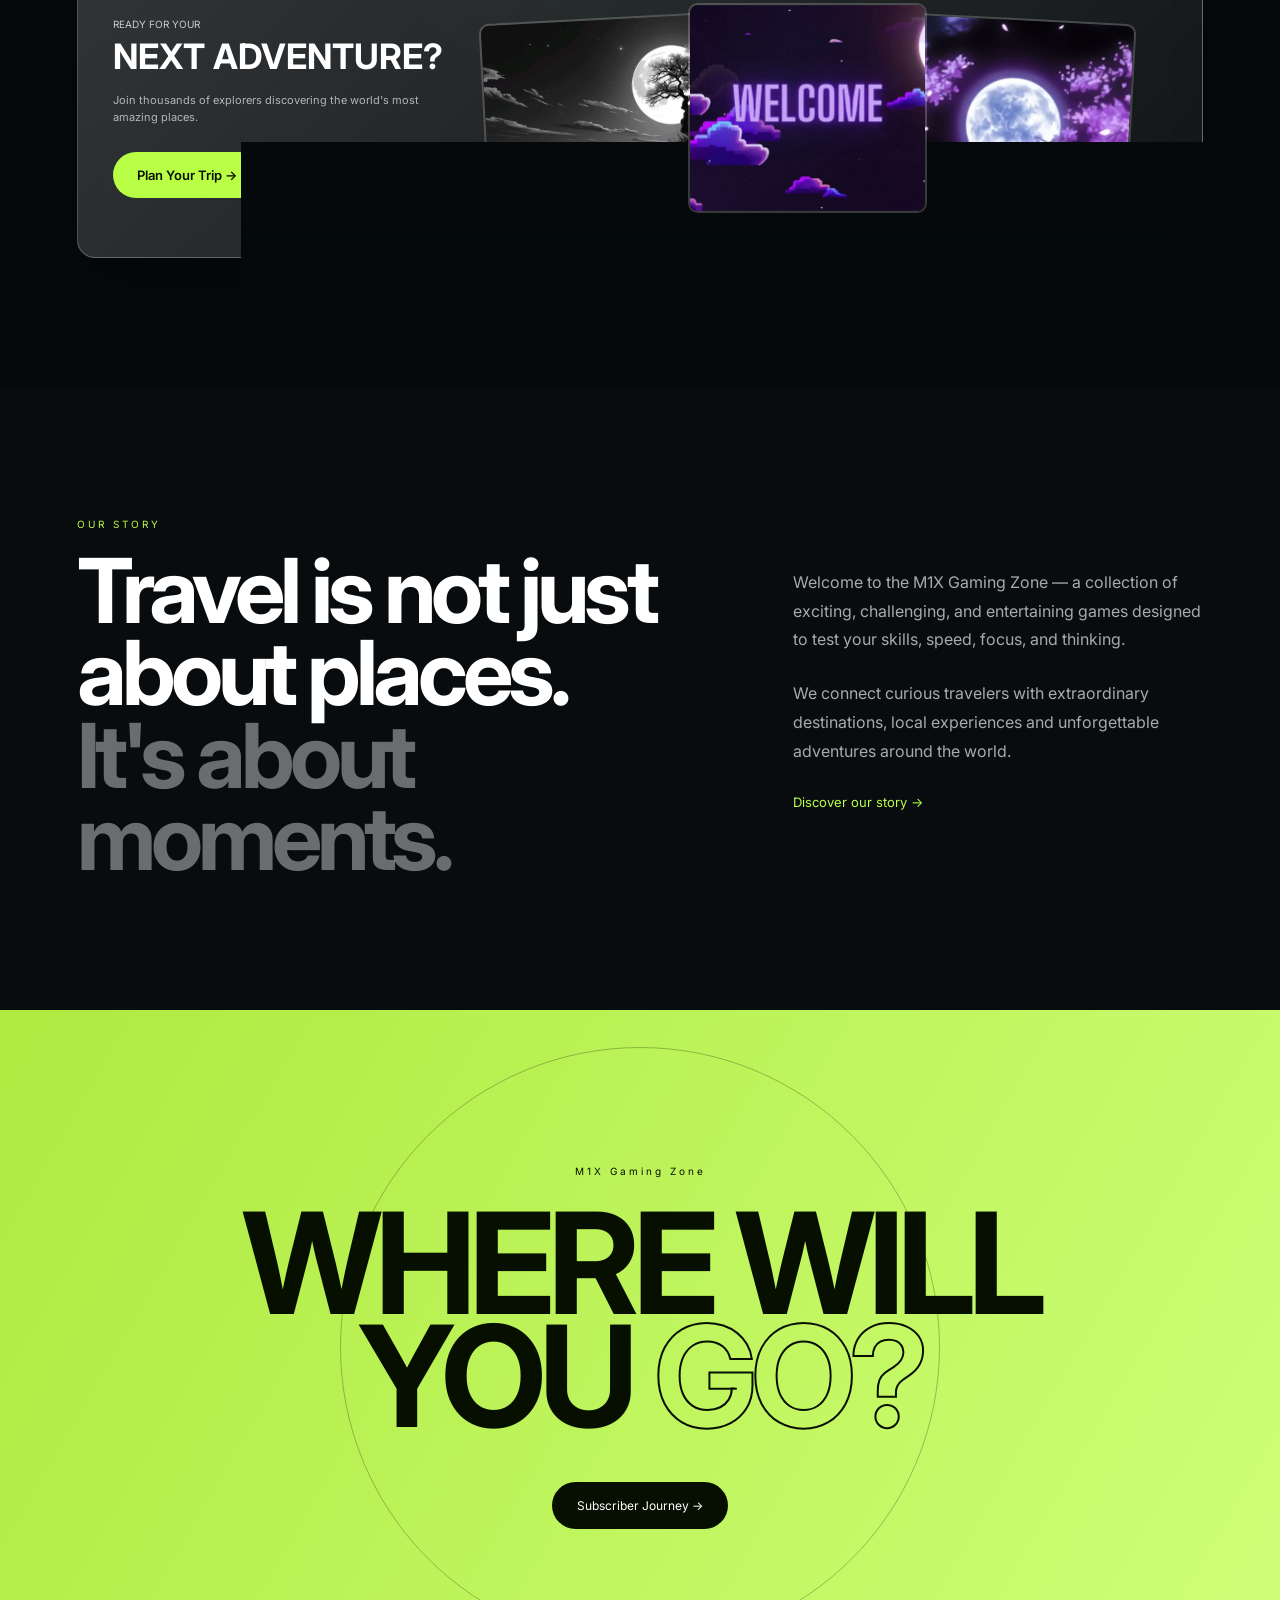
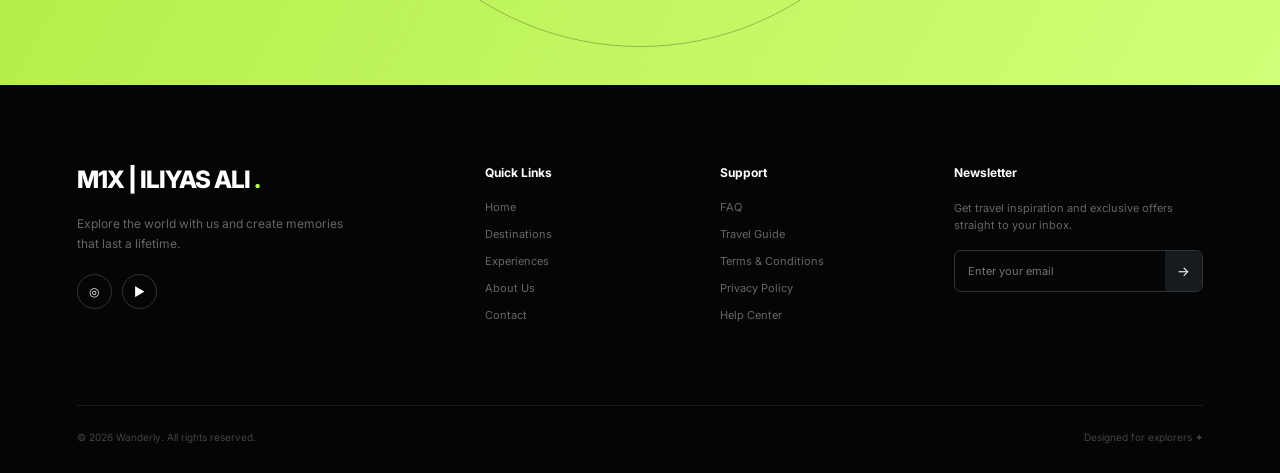
==== commit 6a2919bc: "Update index.html" ====
--- a/index.html
+++ b/index.html
@@ -13,6 +13,8 @@
     <link rel="preconnect" href="https://fonts.gstatic.com" crossorigin>
 
     <link href="https://fonts.googleapis.com/css2?family=Inter:wght@300;400;500;600;700;800&display=swap" rel="stylesheet">
+    <script async src="https://pagead2.googlesyndication.com/pagead/js/adsbygoogle.js?client=ca-pub-2985926351696102"
+     crossorigin="anonymous"></script>
 </head>
 
 <body>
@@ -588,4 +590,4 @@
 
 
 </body>
-</html>+</html>
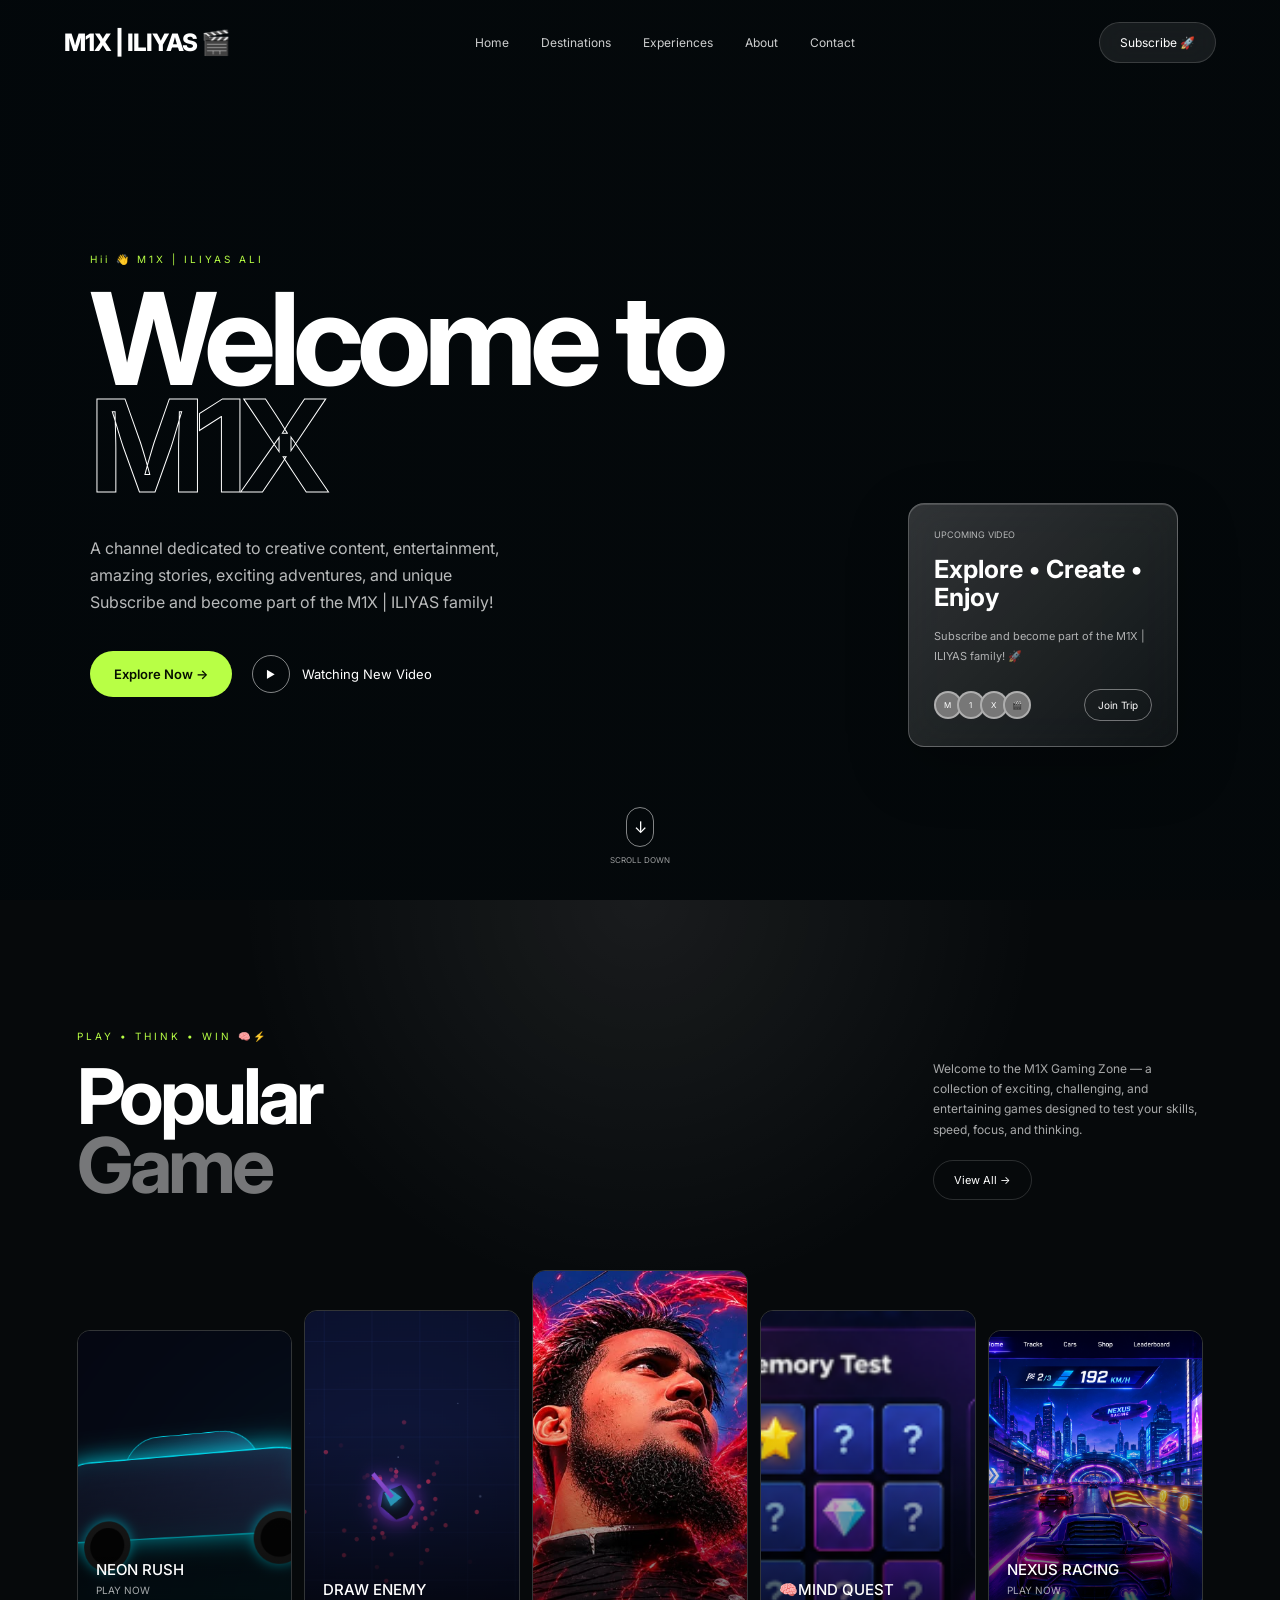
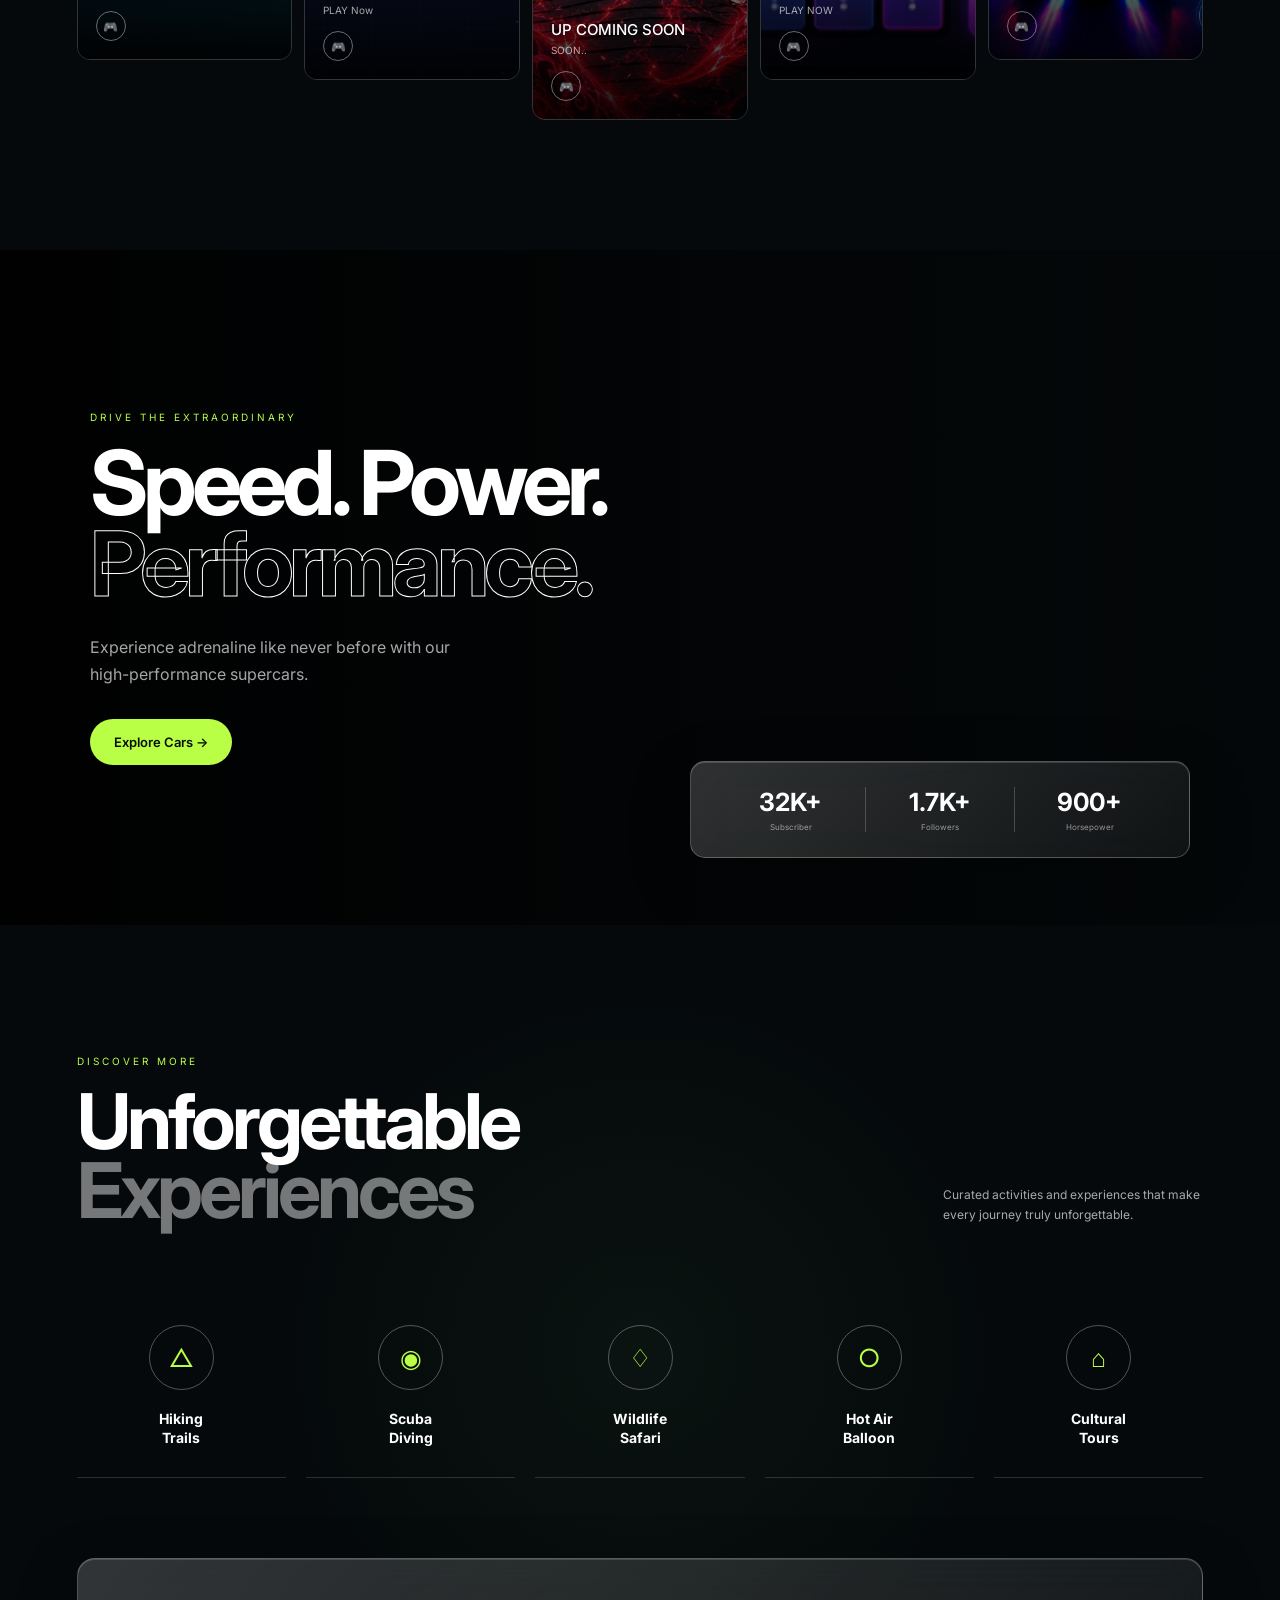
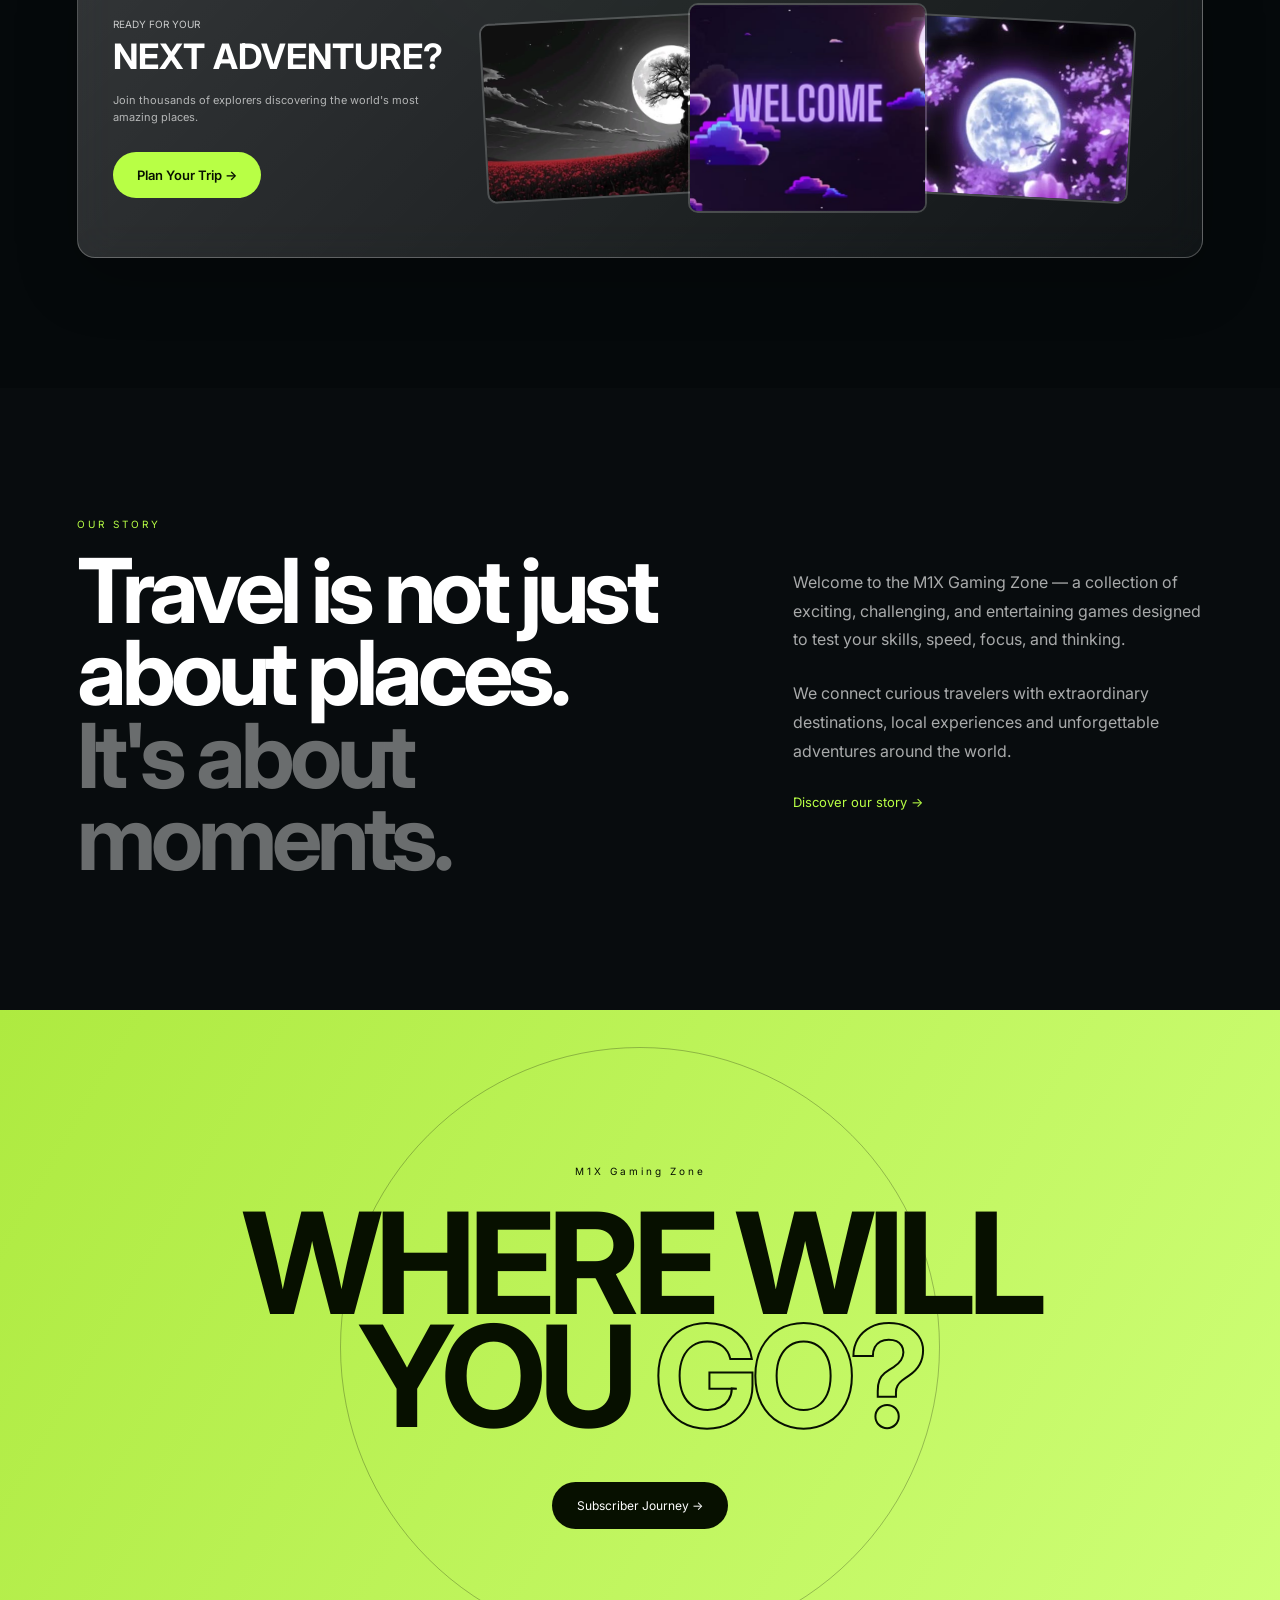
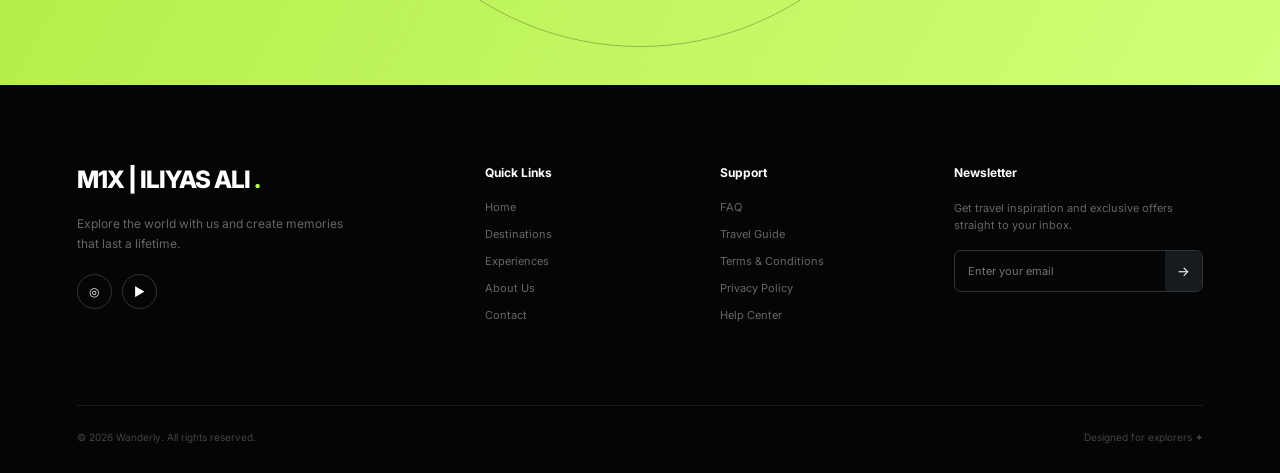
==== commit 349fe44a: "Add Google AdSense meta tag to index.html Added Google AdSense meta tag for account tracking." ====
--- a/index.html
+++ b/index.html
@@ -3,7 +3,7 @@
 <head>
     <meta charset="UTF-8">
     <meta name="viewport" content="width=device-width, initial-scale=1.0">
-
+    <meta name="google-adsense-account" content="ca-pub-5799589151129704">
     <title>M1X | ILIYAS ALI </title>
     <link rel="icon" type="image/jpeg" href="logo.webp">
 
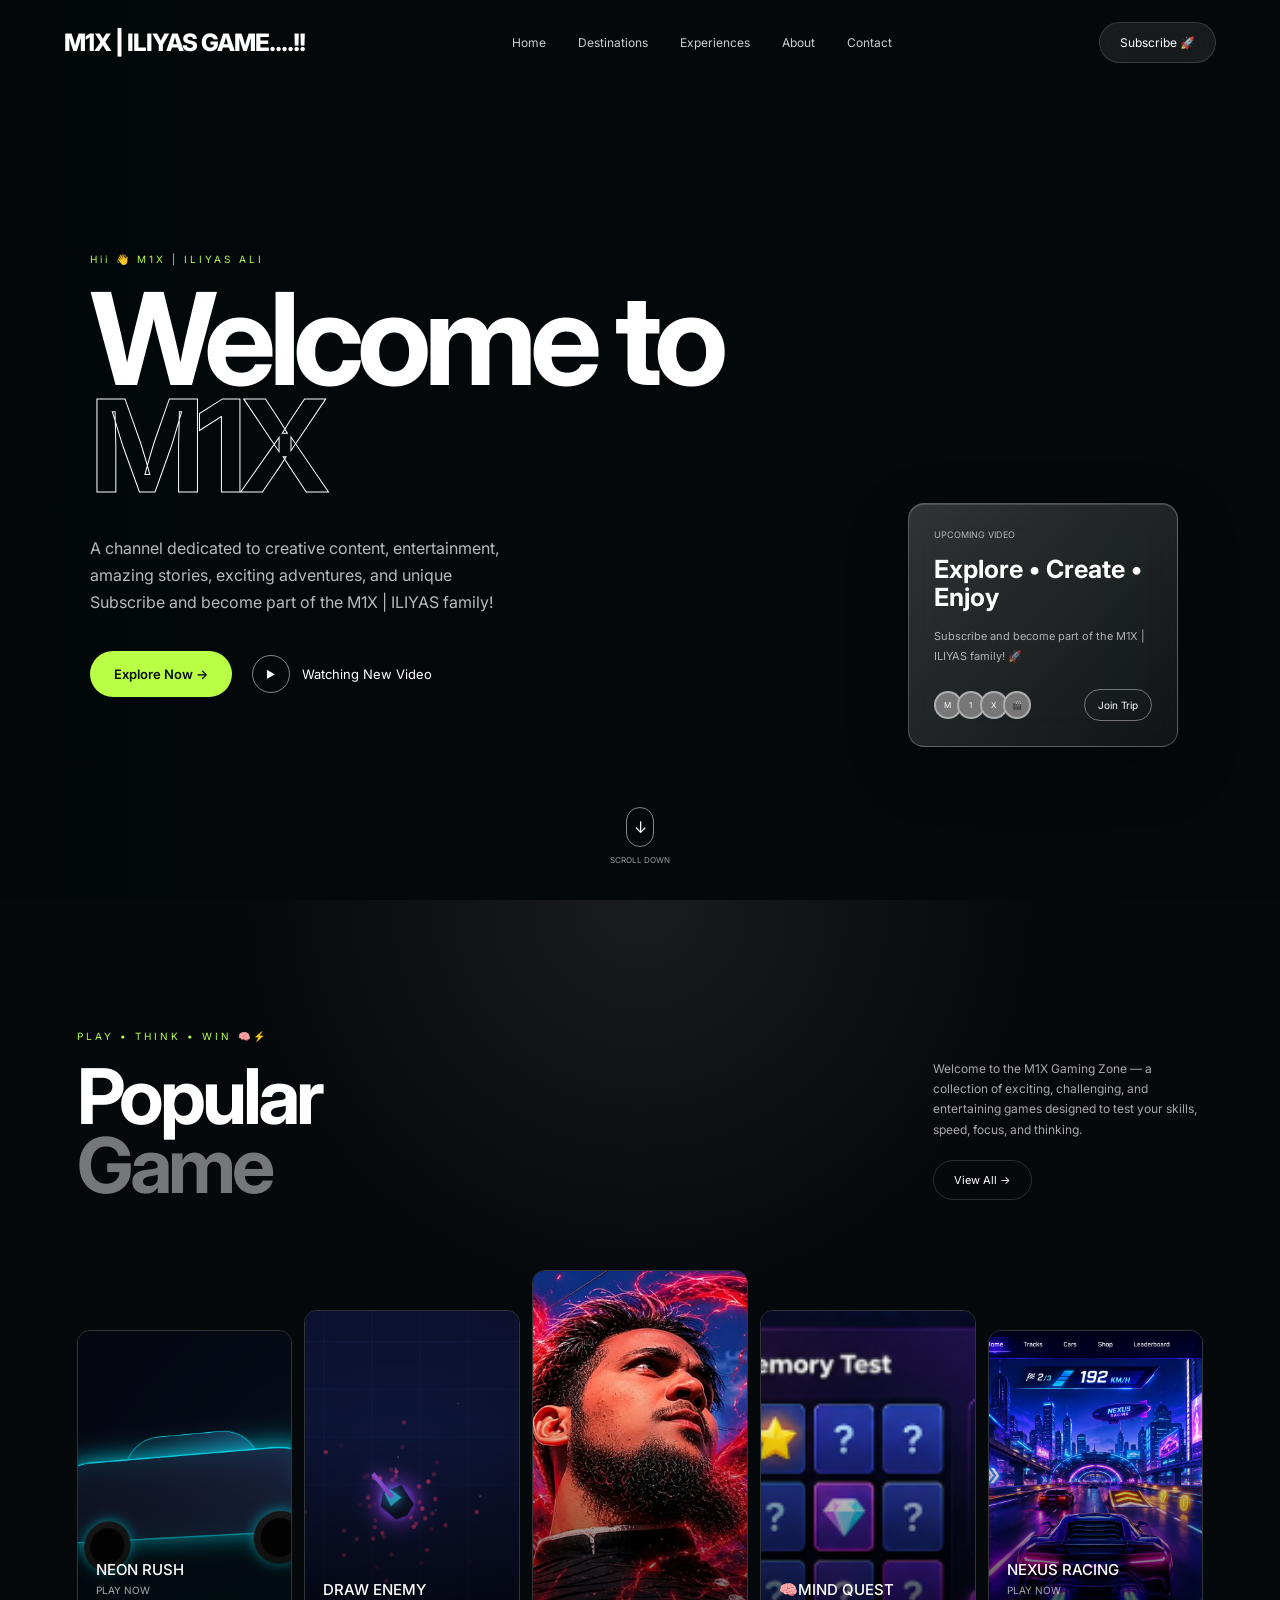
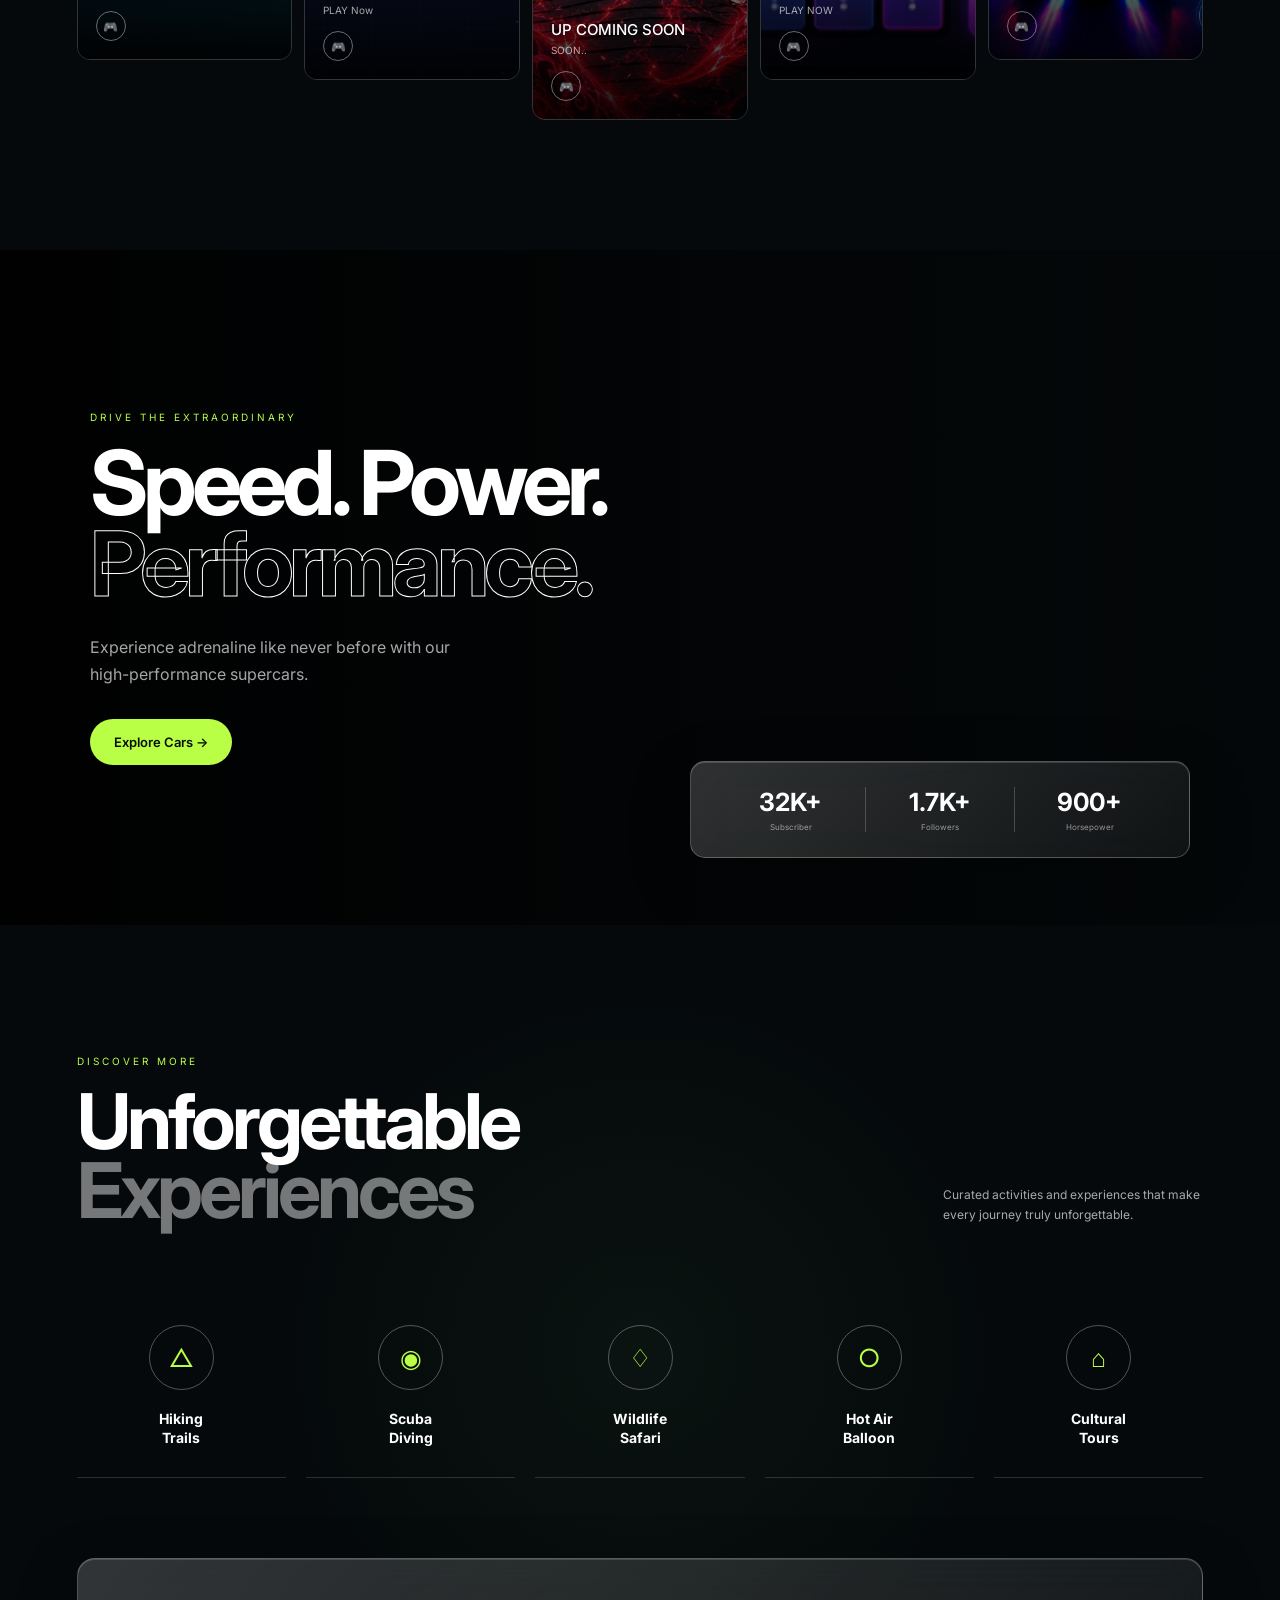
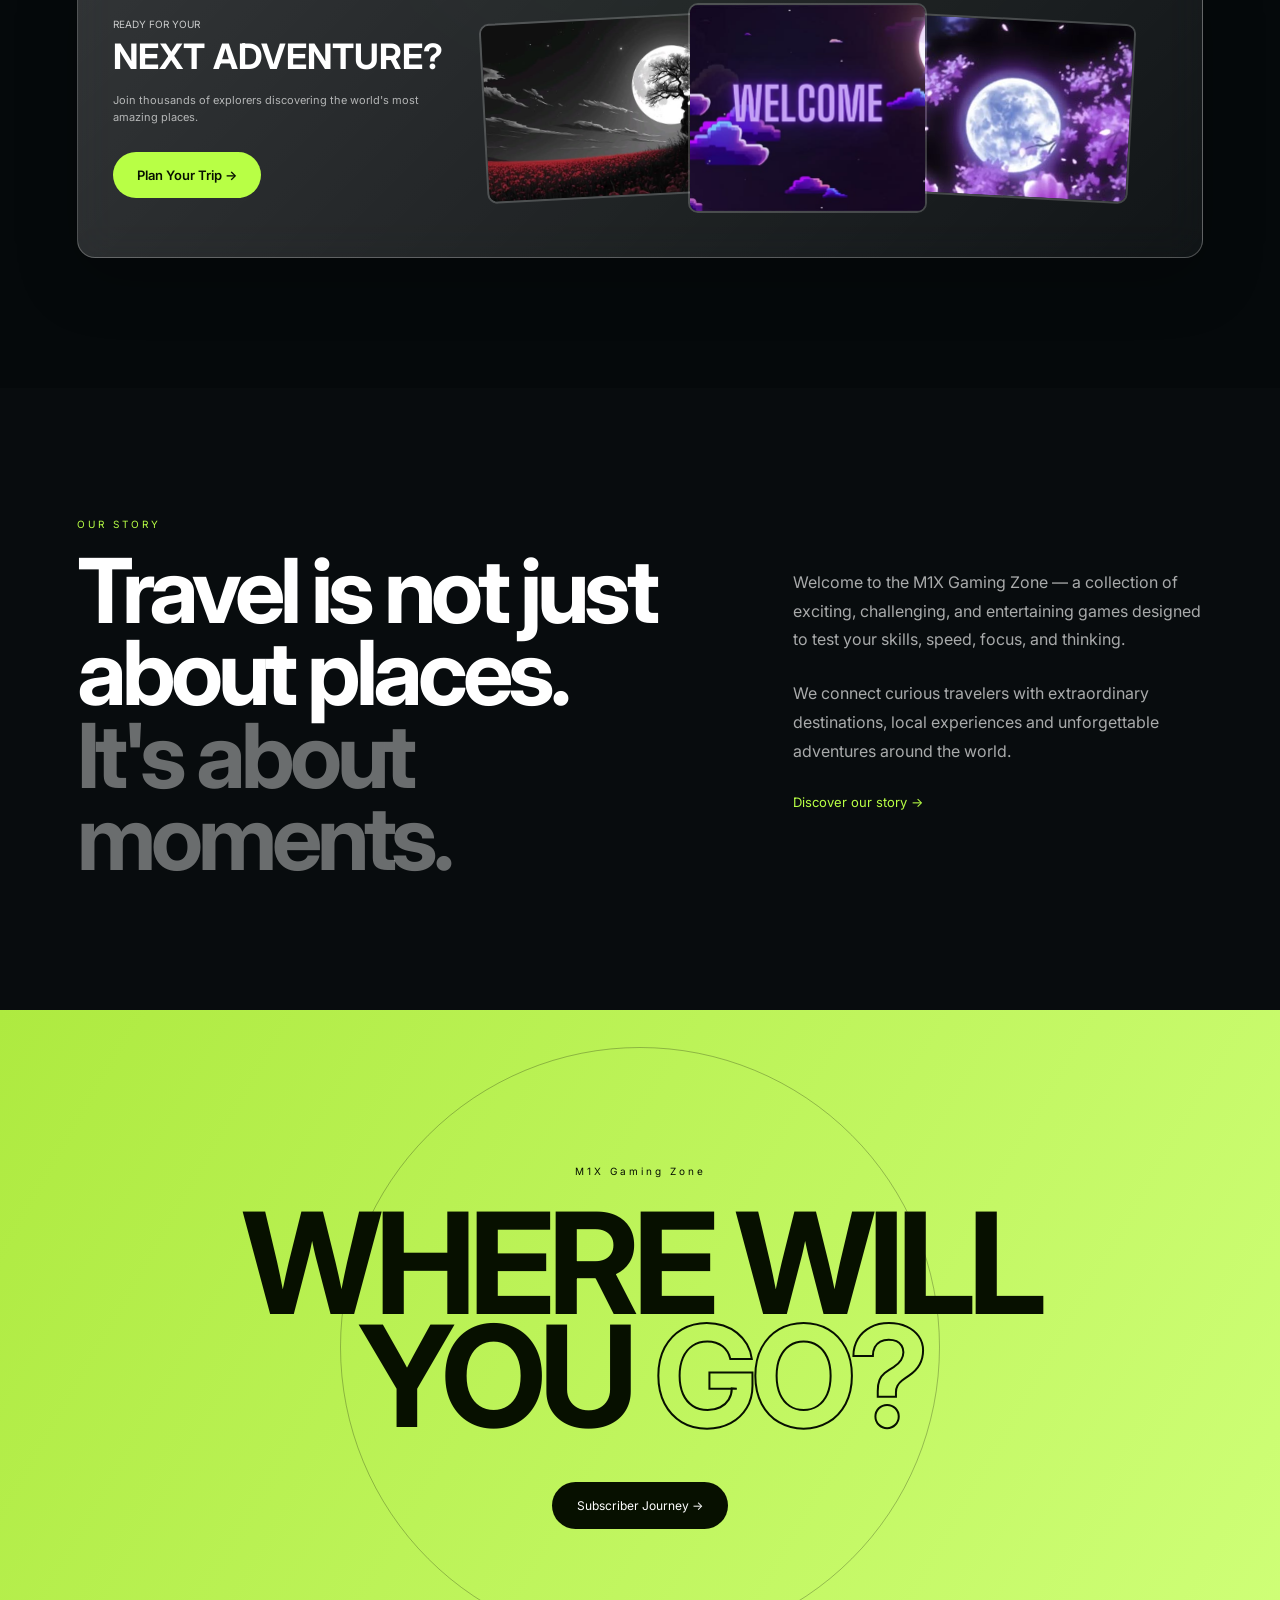
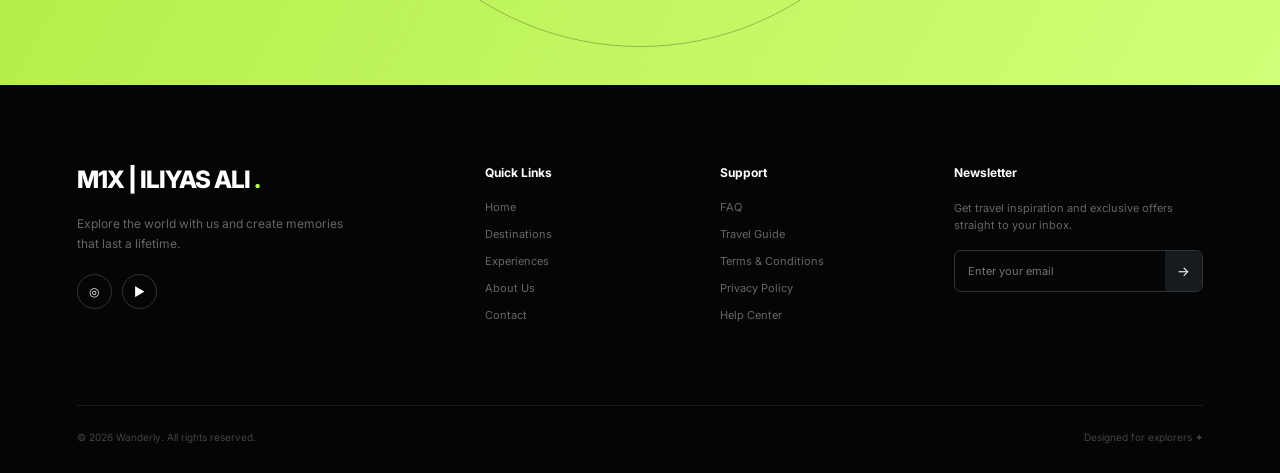
==== commit 46f759aa: "Refactor index.html for SEO and content updates Updated the HTML structure and added meta tags for S" ====
--- a/index.html
+++ b/index.html
@@ -4,8 +4,19 @@
     <meta charset="UTF-8">
     <meta name="viewport" content="width=device-width, initial-scale=1.0">
     <meta name="google-adsense-account" content="ca-pub-5799589151129704">
-    <title>M1X | ILIYAS ALI </title>
+    <title>M1X | ILIYAS ALI  </title>
     <link rel="icon" type="image/jpeg" href="logo.webp">
+    <title>Your Website Name | Best Services & Information</title>
+    <meta name="description" content="Play exciting online games and discover the latest action, adventure, arcade, puzzle, 
+        and multiplayer games. Enjoy fun and entertaining gaming experiences anytime, anywhere.">
+
+<meta name="keywords" content="your Game , M1x| iliyas , best services, online services">
+
+<meta name="robots" content="Instagram, Youtube">
+
+<meta name="author" content="M1X | ILIYAS, Web, ILIYAS ALI, M1X GAME ">
+
+<meta name="viewport" content="width=device-width, initial-scale=1.0">
 
     <link rel="stylesheet" href="style.css">
 
@@ -24,7 +35,7 @@
 <header class="navbar">
 
     <a href="#" class="logo">
-        M1X | ILIYAS <span>🎬</span>
+        M1X | ILIYAS GAME....!!
     </a>
 
     <nav class="nav-links">
